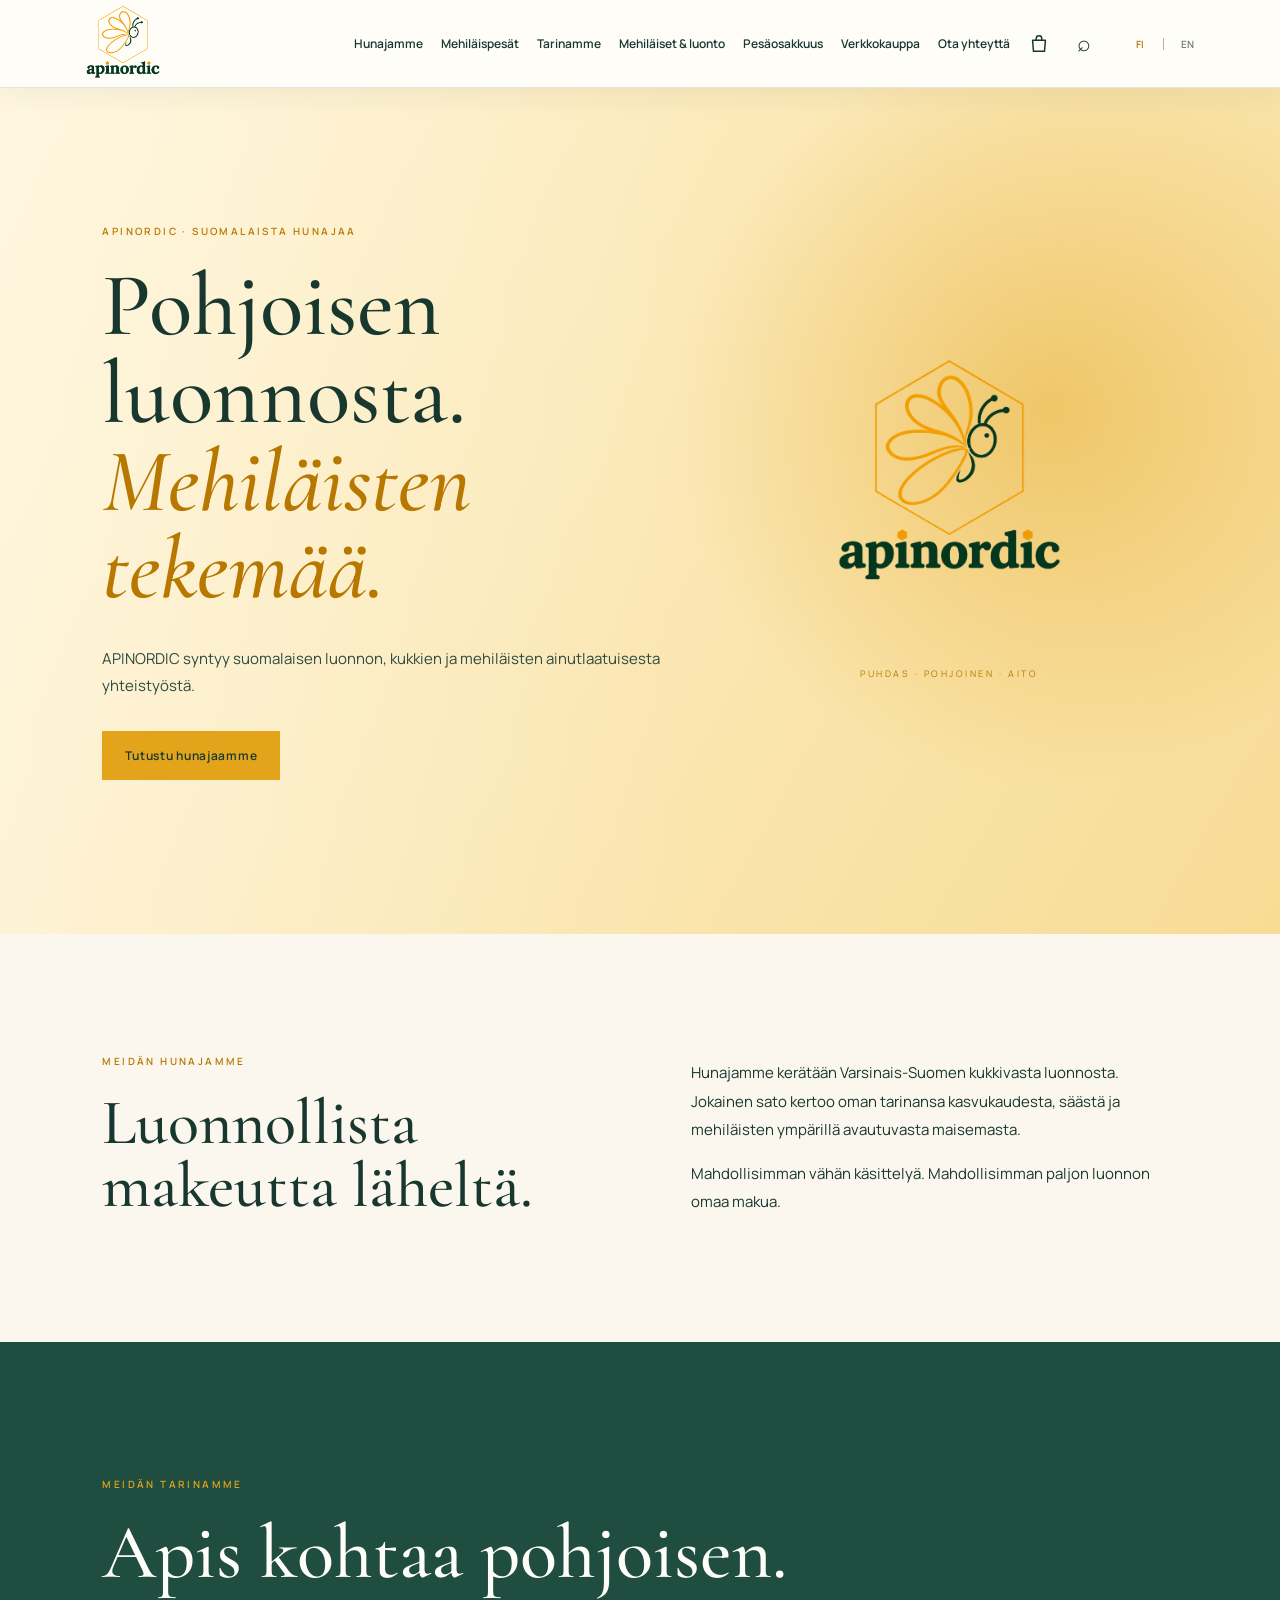
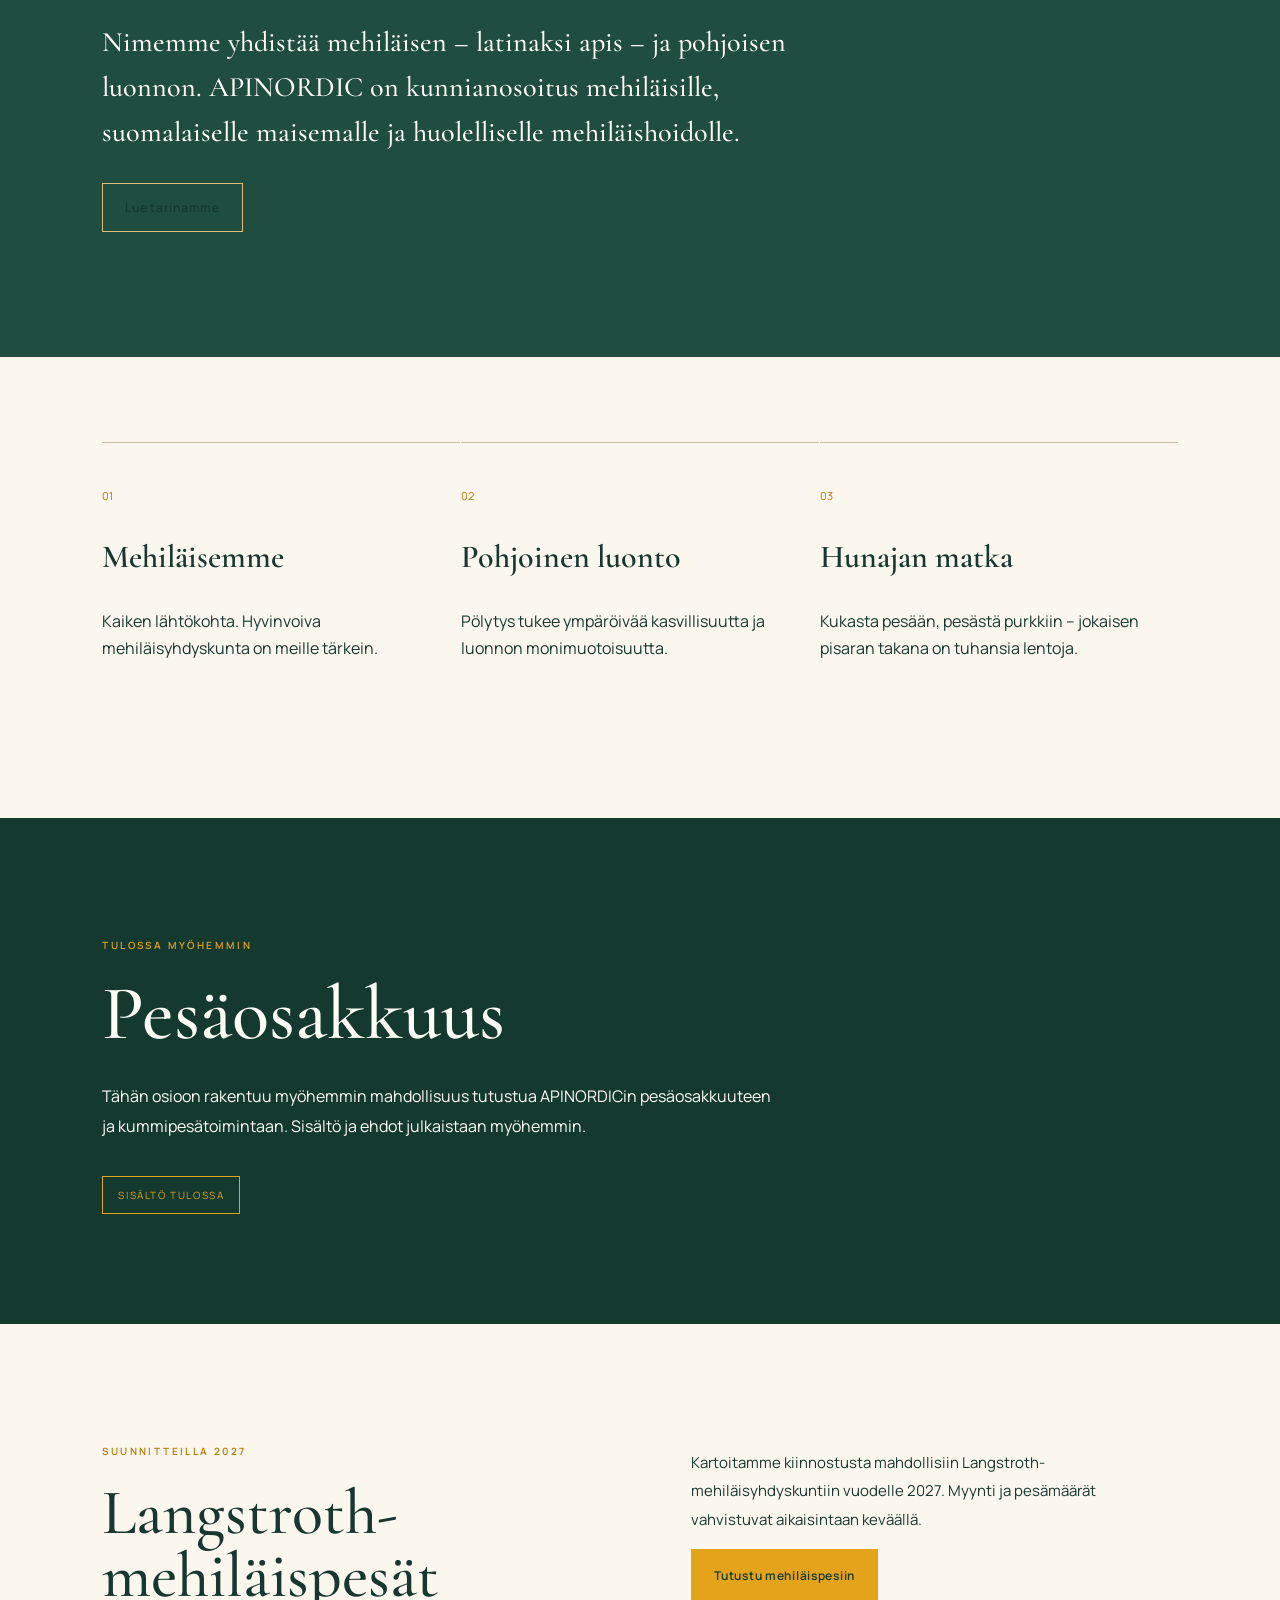
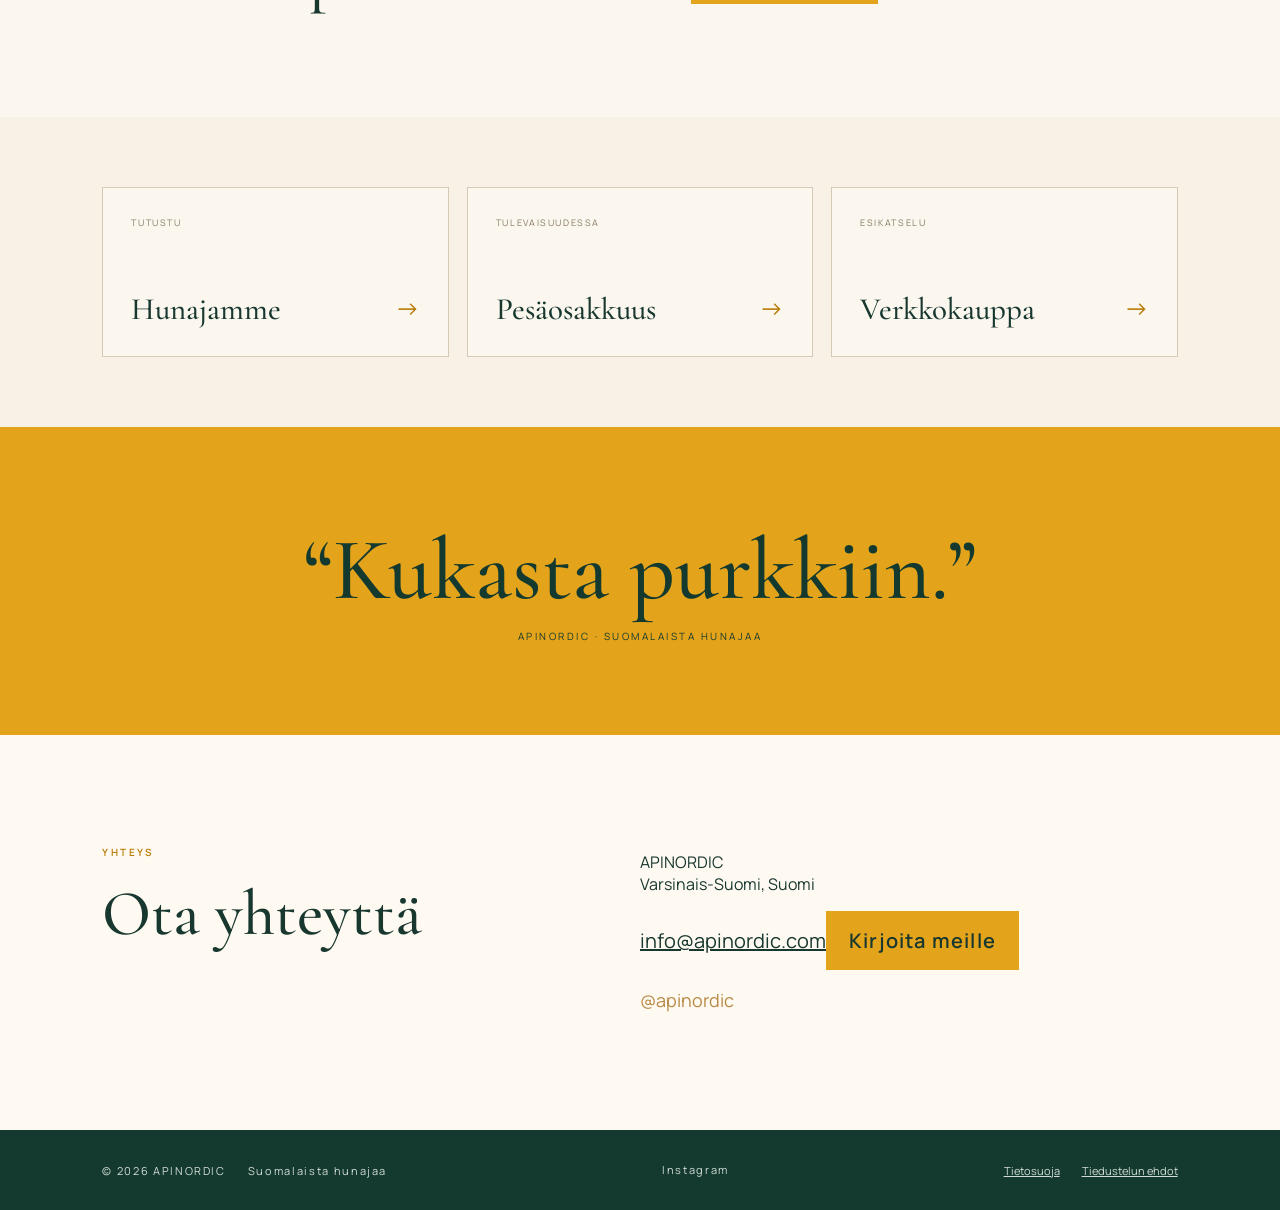
==== index.html @ c0fcf189 "Localize Finnish interface and add bilingual contact enquiry form" ====
<!doctype html>
<html lang="fi">
<head>
<meta charset="UTF-8">
<meta name="viewport" content="width=device-width,initial-scale=1">
<meta name="description" content="APINORDIC – suomalaista hunajaa Varsinais-Suomesta.">
<title>APINORDIC | Finnish Honey</title>
<link rel="icon" href="assets/apinordic_logo.png">
<link rel="preconnect" href="https://fonts.googleapis.com">
<link rel="preconnect" href="https://fonts.gstatic.com" crossorigin>
<link href="https://fonts.googleapis.com/css2?family=Cormorant+Garamond:wght@500;600&family=Manrope:wght@400;500;600&display=swap" rel="stylesheet">
<link rel="stylesheet" href="styles.css?v=contact-20261125">
<link rel="canonical" href="https://hasanbasri0.github.io/apinordic-website/">
<meta property="og:title" content="APINORDIC | Finnish Honey">
<meta property="og:description" content="APINORDIC – suomalaista hunajaa Varsinais-Suomesta.">
<meta property="og:type" content="website">
<meta property="og:url" content="https://hasanbasri0.github.io/apinordic-website/">
<meta property="og:image" content="https://hasanbasri0.github.io/apinordic-website/assets/apinordic_logo.png">
</head>
<body><a class="skip-link" href="#main-content" data-fi="Siirry sisältöön" data-en="Skip to content">Siirry sisältöön</a>
<header class="nav">
<a class="brand" href="index.html" aria-label="APINORDIC"><img src="assets/apinordic_logo.png" alt="APINORDIC" width="1363" height="1154"></a>
<a class="cart-link cart-mobile" href="ostoskori.html" aria-label="Ostoskori" title="Ostoskori"><svg viewBox="0 0 24 24" aria-hidden="true" stroke-linecap="round" stroke-linejoin="round"><path d="M5 8h14l-1 12H6L5 8z"/><path d="M9 8V6a3 3 0 0 1 6 0v2"/></svg><span class="cart-count" hidden>0</span></a>
<button class="menu" aria-label="Avaa valikko" aria-expanded="false">☰</button>
<nav>
<a href="hunajamme.html" data-fi="Hunajamme" data-en="Our Honey">Hunajamme</a>
<a href="mehilaispesat.html" data-fi="Mehiläispesät" data-en="Bee Colonies">Mehiläispesät</a>
<a href="tarinamme.html" data-fi="Tarinamme" data-en="Our Story">Tarinamme</a>
<a href="mehilaiset-luonto.html" data-fi="Mehiläiset &amp; luonto" data-en="Nature">Mehiläiset &amp; luonto</a>
<a href="pesaosakkuus.html" data-fi="Pesäosakkuus" data-en="Hive Partnership">Pesäosakkuus</a>
<a href="verkkokauppa.html" data-fi="Verkkokauppa" data-en="Shop">Verkkokauppa</a>
<a href="yhteystiedot.html" data-fi="Ota yhteyttä" data-en="Contact">Ota yhteyttä</a>
<a class="cart-link cart-desktop" href="ostoskori.html" aria-label="Ostoskori" title="Ostoskori"><svg viewBox="0 0 24 24" aria-hidden="true" stroke-linecap="round" stroke-linejoin="round"><path d="M5 8h14l-1 12H6L5 8z"/><path d="M9 8V6a3 3 0 0 1 6 0v2"/></svg><span class="cart-count" hidden>0</span></a>
<button class="search-toggle" aria-label="Haku" title="Haku">⌕</button>
<span class="lang"><button class="active" data-lang="fi">FI</button><i></i><button data-lang="en">EN</button></span>
</nav>
<div class="search-panel"><div><input id="site-search" type="search" placeholder="Hae sivulta…" data-placeholder-fi="Hae sivulta…" data-placeholder-en="Search this page…"><button class="search-close" aria-label="Sulje">×</button><p id="search-status"></p></div></div>
</header>
<main id="main-content">
<section class="hero"><div class="hero-glow"></div>
<div class="hero-copy"><p class="eyebrow" data-fi="APINORDIC · SUOMALAISTA HUNAJAA" data-en="APINORDIC · FINNISH HONEY">APINORDIC · SUOMALAISTA HUNAJAA</p>
<h1 data-fi="Pohjoisen luonnosta.|Mehiläisten tekemää." data-en="From Nordic nature.|Made by bees.">Pohjoisen luonnosta.<br><em>Mehiläisten tekemää.</em></h1>
<p class="lead" data-fi="APINORDIC syntyy suomalaisen luonnon, kukkien ja mehiläisten ainutlaatuisesta yhteistyöstä." data-en="APINORDIC is born from the unique harmony of Finnish nature, flowers and bees.">APINORDIC syntyy suomalaisen luonnon, kukkien ja mehiläisten ainutlaatuisesta yhteistyöstä.</p>
<a class="button" href="hunajamme.html" data-fi="Tutustu hunajaamme" data-en="Discover our honey">Tutustu hunajaamme</a></div>
<div class="hero-mark"><div class="honey-orb"><img src="assets/apinordic_logo.png" alt="APINORDIC"></div><p  data-fi="PUHDAS · POHJOINEN · AITO" data-en="PURE · NORDIC · AUTHENTIC">PUHDAS · POHJOINEN · AITO</p></div></section>
<section id="hunaja" class="section split"><div><p class="eyebrow" data-fi="MEIDÄN HUNAJAMME" data-en="OUR HONEY">MEIDÄN HUNAJAMME</p><h2 data-fi="Luonnollista makeutta läheltä." data-en="Natural sweetness from nearby.">Luonnollista makeutta läheltä.</h2></div>
<div class="body-copy"><p data-fi="Hunajamme kerätään Varsinais-Suomen kukkivasta luonnosta. Jokainen sato kertoo oman tarinansa kasvukaudesta, säästä ja mehiläisten ympärillä avautuvasta maisemasta." data-en="Our honey is gathered from the flowering landscapes of Southwest Finland. Every harvest tells its own story of the season, weather and the nature surrounding our bees.">Hunajamme kerätään Varsinais-Suomen kukkivasta luonnosta. Jokainen sato kertoo oman tarinansa kasvukaudesta, säästä ja mehiläisten ympärillä avautuvasta maisemasta.</p>
<p data-fi="Mahdollisimman vähän käsittelyä. Mahdollisimman paljon luonnon omaa makua." data-en="As little processing as possible. As much of nature’s own flavour as possible.">Mahdollisimman vähän käsittelyä. Mahdollisimman paljon luonnon omaa makua.</p></div></section>
<section id="tarina" class="story"><div class="story-inner"><p class="eyebrow gold" data-fi="MEIDÄN TARINAMME" data-en="OUR STORY">MEIDÄN TARINAMME</p><h2 data-fi="Apis kohtaa pohjoisen." data-en="Apis meets the North.">Apis kohtaa pohjoisen.</h2>
<p data-fi="Nimemme yhdistää mehiläisen – latinaksi apis – ja pohjoisen luonnon. APINORDIC on kunnianosoitus mehiläisille, suomalaiselle maisemalle ja huolelliselle mehiläishoidolle." data-en="Our name brings together the bee – apis in Latin – and Nordic nature. APINORDIC is a tribute to bees, Finnish landscapes and thoughtful beekeeping.">Nimemme yhdistää mehiläisen – latinaksi apis – ja pohjoisen luonnon. APINORDIC on kunnianosoitus mehiläisille, suomalaiselle maisemalle ja huolelliselle mehiläishoidolle.</p>
<a class="button" href="tarinamme.html" data-fi="Lue tarinamme" data-en="Read our story">Lue tarinamme</a></div></section>
<section id="luonto" class="section cards">
<article><span>01</span><h3 data-fi="Mehiläisemme" data-en="Our Bees">Mehiläisemme</h3><p data-fi="Kaiken lähtökohta. Hyvinvoiva mehiläisyhdyskunta on meille tärkein." data-en="Where everything begins. The wellbeing of our bee colonies comes first.">Kaiken lähtökohta. Hyvinvoiva mehiläisyhdyskunta on meille tärkein.</p></article>
<article><span>02</span><h3 data-fi="Pohjoinen luonto" data-en="Nordic Nature">Pohjoinen luonto</h3><p data-fi="Pölytys tukee ympäröivää kasvillisuutta ja luonnon monimuotoisuutta." data-en="Pollination supports surrounding plant life and biodiversity.">Pölytys tukee ympäröivää kasvillisuutta ja luonnon monimuotoisuutta.</p></article>
<article><span>03</span><h3 data-fi="Hunajan matka" data-en="The Honey Journey">Hunajan matka</h3><p data-fi="Kukasta pesään, pesästä purkkiin – jokaisen pisaran takana on tuhansia lentoja." data-en="From flower to hive, from hive to jar – thousands of flights are behind every drop.">Kukasta pesään, pesästä purkkiin – jokaisen pisaran takana on tuhansia lentoja.</p></article></section>
<section id="osakkuus" class="partnership"><div><p class="eyebrow gold" data-fi="TULOSSA MYÖHEMMIN" data-en="COMING LATER">TULOSSA MYÖHEMMIN</p><h2 data-fi="Pesäosakkuus" data-en="Hive Partnership">Pesäosakkuus</h2>
<p data-fi="Tähän osioon rakentuu myöhemmin mahdollisuus tutustua APINORDICin pesäosakkuuteen ja kummipesätoimintaan. Sisältö ja ehdot julkaistaan myöhemmin." data-en="This section is reserved for a future APINORDIC hive partnership concept. Details, availability and terms will be published later.">Tähän osioon rakentuu myöhemmin mahdollisuus tutustua APINORDICin pesäosakkuuteen ja kummipesätoimintaan. Sisältö ja ehdot julkaistaan myöhemmin.</p>
<span class="coming" data-fi="Sisältö tulossa" data-en="Content coming soon">Sisältö tulossa</span></div></section>
<section class="section split"><div><p class="eyebrow" data-fi="SUUNNITTEILLA 2027" data-en="PLANNED FOR 2027">SUUNNITTEILLA 2027</p><h2 data-fi="Langstroth-mehiläispesät" data-en="Langstroth Bee Colonies">Langstroth-mehiläispesät</h2></div><div class="body-copy"><p data-fi="Kartoitamme kiinnostusta mahdollisiin Langstroth-mehiläisyhdyskuntiin vuodelle 2027. Myynti ja pesämäärät vahvistuvat aikaisintaan keväällä." data-en="We are exploring interest in potential Langstroth bee colonies for 2027. Sales and quantities will be confirmed no earlier than spring.">Suunnittelemme vahvojen mehiläisyhdyskuntien myyntiä Langstroth-pesäkalustossa Turun seudulla. Kysy alustavaa saatavuutta vuodelle 2027.</p><a class="button" href="mehilaispesat.html" data-fi="Tutustu mehiläispesiin" data-en="Explore bee colonies">Tutustu mehiläispesiin</a></div></section>
<section class="home-links">
<a href="hunajamme.html"><small data-fi="TUTUSTU" data-en="DISCOVER">TUTUSTU</small><strong data-fi="Hunajamme" data-en="Our Honey">Hunajamme</strong><span>→</span></a>
<a href="pesaosakkuus.html"><small data-fi="TULEVAISUUDESSA" data-en="COMING LATER">TULEVAISUUDESSA</small><strong data-fi="Pesäosakkuus" data-en="Hive Partnership">Pesäosakkuus</strong><span>→</span></a>
<a href="verkkokauppa.html"><small data-fi="ESIKATSELU" data-en="PREVIEW">ESIKATSELU</small><strong data-fi="Verkkokauppa" data-en="Shop">Verkkokauppa</strong><span>→</span></a></section>
<section class="quote"><p data-fi="“Kukasta purkkiin.”" data-en="“From flower to jar.”">“Kukasta purkkiin.”</p><span  data-fi="APINORDIC · SUOMALAISTA HUNAJAA" data-en="APINORDIC · FINNISH HONEY">APINORDIC · SUOMALAISTA HUNAJAA</span></section>
<section id="yhteys" class="contact"><div><p class="eyebrow" data-fi="YHTEYS" data-en="CONTACT">YHTEYS</p><h2 data-fi="Ota yhteyttä" data-en="Get in touch">Ota yhteyttä</h2></div>
<div><p>APINORDIC<br><span  data-fi="Varsinais-Suomi, Suomi" data-en="Southwest Finland, Finland">Varsinais-Suomi, Suomi</span></p><a href="mailto:info@apinordic.com">info@apinordic.com</a><a href="yhteystiedot.html#yhteydenotto" class="button" data-fi="Kirjoita meille" data-en="Write to us">Kirjoita meille</a><p class="social"><a class="social" href="https://www.instagram.com/apinordic/" target="_blank" rel="noopener noreferrer">@apinordic</a></p></div></section>
</main>
<footer>
<div><span>© 2026 APINORDIC</span><span  data-fi="Suomalaista hunajaa" data-en="Finnish Honey">Suomalaista hunajaa</span></div>
<div class="social-links"><a href="https://www.instagram.com/apinordic/" target="_blank" rel="noopener noreferrer" aria-label="APINORDIC Instagram">Instagram</a></div>
<div class="footer-links"><a href="tietosuoja.html" data-fi="Tietosuoja" data-en="Privacy">Tietosuoja</a><a href="tilauspyynnon-ehdot.html" data-fi="Tiedustelun ehdot" data-en="Enquiry terms">Tiedustelun ehdot</a></div></footer>
<script src="script.js?v=contact-20261125"></script>
</body>
</html>
---- styles.css ----
/* APINORDIC – consolidated stylesheet (light Nordic theme) */
:root{--green:#234b40;--green2:#173b32;--cream:#fbf7ee;--gold:#b88945;--ink:#17372f;--white:#fffdf8;--sand:#efe5d2}
*{box-sizing:border-box}
img{max-width:100%;height:auto}
html{scroll-behavior:smooth;scroll-padding-top:100px}
body{margin:0;background:var(--cream);color:var(--ink);font-family:Manrope,sans-serif}

/* ---------- Header / navigation ---------- */
.nav{height:88px;padding:0 6vw;display:flex;align-items:center;justify-content:space-between;position:sticky;top:0;z-index:20;width:100%;color:var(--ink);background:rgba(255,253,248,.97);backdrop-filter:blur(12px);border-bottom:1px solid rgba(23,53,45,.12);box-shadow:0 7px 26px rgba(32,62,53,.06)}
.brand{display:flex;align-items:center;flex:0 0 auto;color:inherit;text-decoration:none}
.brand img{display:block;width:92px;height:80px;object-fit:contain}
.nav nav{display:flex;align-items:center;gap:28px}
.nav nav>a{color:inherit;text-decoration:none;font-size:12px;font-weight:600;position:relative}
.nav nav>a:after{content:"";position:absolute;left:0;right:100%;bottom:-7px;height:1px;background:var(--gold);transition:.25s}
.nav nav>a:hover:after,.nav nav>a.active:after{right:0}
.nav nav>a.active{color:var(--gold)}
.lang{display:flex;gap:7px;align-items:center;margin-left:6px}
.lang button{border:0;background:none;padding:4px;color:#728079;font:600 10px Manrope;cursor:pointer}
.lang button.active{color:var(--gold)}
.lang i{width:1px;height:12px;background:#b8b1a5}
.menu{display:none;background:none;border:0;color:inherit;font-size:25px;cursor:pointer}
.search-toggle{border:0;background:none;color:var(--ink);font-size:23px;line-height:1;cursor:pointer;padding:5px}
.search-panel{display:none;position:absolute;top:88px;left:0;right:0;background:var(--white);border-top:1px solid rgba(23,53,45,.1);box-shadow:0 12px 25px rgba(0,0,0,.08);padding:22px 6vw}
.search-panel.open{display:block}
.search-panel>div{max-width:780px;margin:auto;display:grid;grid-template-columns:1fr auto;gap:10px}
.search-panel input{width:100%;border:0;border-bottom:1px solid #9c927f;background:transparent;padding:12px 2px;font:16px Manrope;color:var(--ink);outline:none}
.search-close{border:0;background:none;font-size:25px;color:var(--ink);cursor:pointer}
.search-panel p{grid-column:1/-1;margin:2px 0 0;font-size:11px;color:#7d776c}
.brand:focus-visible,.nav nav>a:focus-visible,.button:focus-visible,.lang button:focus-visible,.menu:focus-visible,.search-toggle:focus-visible{outline:2px solid var(--gold);outline-offset:3px}

/* ---------- Shared typography ---------- */
.eyebrow{font-size:10px;letter-spacing:.24em;font-weight:600;margin-bottom:24px}
.gold{color:#e6c88f}
.button{display:inline-block;padding:15px 22px;border:1px solid var(--green);background:var(--green);color:var(--white);text-decoration:none;font-size:12px;letter-spacing:.06em;transition:.2s}
.button:hover{background:var(--green2);transform:translateY(-1px)}
.coming{display:inline-block;margin-top:18px;border:1px solid rgba(230,200,143,.7);padding:11px 15px;color:#e6c88f;font-size:10px;letter-spacing:.16em;text-transform:uppercase}

/* ---------- Home: hero ---------- */
.hero{position:relative;min-height:94vh;padding:50px 8vw 78px;display:grid;grid-template-columns:1.15fr .85fr;align-items:center;overflow:hidden;color:var(--ink);background:radial-gradient(circle at 82% 38%,rgba(210,177,117,.28),transparent 26%),linear-gradient(120deg,#fbf6eb 0%,#f3ead9 55%,#e8dcc5 100%)}
.hero:after{content:"";position:absolute;inset:0;background:linear-gradient(90deg,rgba(255,253,248,.32),transparent 55%);pointer-events:none}
.hero-glow{display:none}
.hero-copy,.hero-mark{position:relative;z-index:2}
.hero-copy{max-width:720px}
.hero .eyebrow{color:#7b6b51}
.hero h1,.section h2,.story h2,.contact h2{font-family:"Cormorant Garamond",serif;font-weight:500;line-height:.98;margin:0}
.hero h1{font-size:clamp(56px,7vw,96px);color:var(--ink)}
.hero h1 em{color:#a97835;font-weight:500}
.lead{max-width:570px;font-size:15px;line-height:1.8;margin:32px 0;color:#405c53}
.hero-mark{display:flex;flex-direction:column;align-items:center;text-align:center}
.honey-orb{width:min(29vw,340px);aspect-ratio:1;display:grid;place-items:center;background:transparent;border:0;box-shadow:none}
.hero-mark img{width:82%;height:82%;object-fit:contain;border-radius:0}
.hero-mark p{font-size:9px;letter-spacing:.28em;color:#98713b;margin-top:22px}

/* ---------- Home: sections ---------- */
.section{padding:110px 8vw;background:var(--cream)}
.split{display:grid;grid-template-columns:1fr 1fr;gap:8vw}
.section h2,.contact h2{font-size:clamp(42px,5vw,68px)}
.body-copy{font-size:15px;line-height:1.9;max-width:570px}
.story{background:var(--green);color:var(--white);padding:125px 8vw 125px}
.story-inner{max-width:820px}
.story h2{font-size:clamp(48px,6vw,80px);margin-bottom:30px}
.story-inner>p:not(.eyebrow){font:500 clamp(20px,2.2vw,29px)/1.6 "Cormorant Garamond",serif;max-width:750px;margin:0}
.story .button{margin-top:28px;background:transparent;border-color:#e1bd7c}
.story .button:hover{background:rgba(255,253,248,.1)}
.cards{display:grid;grid-template-columns:repeat(3,1fr);gap:1px;padding-top:85px}
.cards article{border-top:1px solid #cbbfa9;padding:40px 30px 30px 0}
.cards span{color:var(--gold);font-size:11px}
.cards h3{font:600 32px "Cormorant Garamond",serif}
.cards p{line-height:1.7}
.partnership{background:var(--green2);color:var(--white);padding:110px 8vw}
.partnership>div{max-width:820px}
.partnership h2{font:500 clamp(48px,6vw,80px)/1 "Cormorant Garamond",serif;margin:0 0 28px}
.partnership p:not(.eyebrow){font-size:16px;line-height:1.9;max-width:680px}
.home-links{padding:70px 8vw;background:#f8f1e5;display:grid;grid-template-columns:repeat(3,1fr);gap:18px}
.home-links a{min-height:170px;border:1px solid #d5c9b5;background:rgba(255,253,248,.55);padding:28px;color:var(--ink);text-decoration:none;display:grid;grid-template-columns:1fr auto;align-content:space-between;transition:.2s}
.home-links a:hover{transform:translateY(-3px);border-color:var(--gold)}
.home-links small{grid-column:1/-1;font-size:9px;letter-spacing:.18em;color:#88785f}
.home-links strong{font:500 31px "Cormorant Garamond",serif}
.home-links span{font-size:25px;color:var(--gold)}
.quote{text-align:center;padding:90px 20px;background:#f1e7d5}
.quote p{font:500 clamp(45px,7vw,88px) "Cormorant Garamond",serif;margin:0}
.quote span{font-size:10px;letter-spacing:.25em}
.contact{padding:100px 8vw;display:grid;grid-template-columns:1fr 1fr;background:#fffaf1}
.contact a{color:var(--ink);font-size:20px}
.contact a.social,.social{color:var(--gold);font-size:18px;text-decoration:none}

/* ---------- Sub-pages ---------- */
.subpage{padding-top:0;min-height:calc(100vh - 80px)}
.page-hero{min-height:calc(76vh - 78px);padding:100px 12vw;display:flex;flex-direction:column;justify-content:center}
.page-hero h1{font:500 clamp(52px,7vw,92px)/1 "Cormorant Garamond",serif;max-width:900px;margin:0 0 32px}
.page-hero>p:not(.eyebrow){font-size:17px;line-height:1.9;max-width:720px}
.green-page{background:linear-gradient(120deg,#416c5f,#285247);color:var(--white)}
.shop-page{background:linear-gradient(125deg,#244b40,#37685b);color:var(--white)}
.contact-lines{margin:0 0 18px}
.contact-mail{font-size:22px;color:var(--ink)}
.page-hero .contact-mail,.page-hero .contact-ig{display:block;width:fit-content;font-size:22px;color:var(--ink);margin-bottom:10px;text-decoration:none;border-bottom:1px solid var(--gold)}
.page-hero .contact-ig{font-size:18px;color:var(--gold);border-color:transparent}
.page-hero .contact-ig:hover{border-color:var(--gold)}

/* ---------- Our story page ---------- */
.story-page{background:var(--cream)}
.story-intro{background:linear-gradient(135deg,#fbf7ee 0%,#f2e8d6 100%)}
.story-copy{max-width:980px;margin:0 auto;padding:120px max(7vw,32px) 105px;display:flex;flex-direction:column;align-items:center;text-align:center}
.story-copy h1{font-family:"Cormorant Garamond",serif;font-size:clamp(48px,5.3vw,78px);line-height:.98;color:var(--green2);font-weight:500;margin:18px 0 30px;max-width:850px}
.story-copy>p:not(.eyebrow){font-size:16px;line-height:1.9;max-width:760px;margin:0 0 18px;color:#42534d}
.story-copy .eyebrow:after{content:"";display:block;width:54px;height:1px;background:var(--gold);margin:18px auto 0}
.story-text{padding:90px max(7vw,32px) 110px;display:grid;grid-template-columns:minmax(0,1fr) minmax(300px,.75fr);gap:9vw;align-items:center;max-width:1450px;margin:auto}
.story-text>div{max-width:720px}
.story-text p{font-size:17px;line-height:1.95;color:#42534d;margin:0 0 20px}
.story-text blockquote{font-family:"Cormorant Garamond",serif;font-size:clamp(34px,4vw,56px);line-height:1.08;color:var(--green);margin:0;padding-left:32px;border-left:1px solid var(--gold)}

/* ---------- Footer ---------- */
footer{padding:32px 8vw;background:var(--green2);color:#d2dcd7;display:flex;justify-content:space-between;align-items:center;font-size:11px;letter-spacing:.15em}
footer>div{display:flex;gap:22px}
.social-links a{color:#d2dcd7;text-decoration:none;border-bottom:1px solid transparent}
.social-links a:hover{color:#e6c88f;border-color:#e6c88f}

/* ---------- Mobile ---------- */
@media(max-width:900px){
  html{scroll-padding-top:84px}
  .nav{height:72px}
  .brand img{width:76px;height:64px}
  .menu{display:block}
  .nav nav{display:none;position:absolute;top:72px;left:0;right:0;background:var(--cream);color:var(--ink);padding:28px 6vw;flex-direction:column;align-items:flex-start;box-shadow:0 12px 20px rgba(0,0,0,.08)}
  .nav nav.open{display:flex}
  .search-toggle{padding:0}
  .search-panel{top:72px}
  .hero{grid-template-columns:1fr;padding-top:40px;min-height:100vh;background:linear-gradient(145deg,#fbf6eb,#eee1ca)}
  .hero h1{font-size:52px}
  .hero-mark{margin-top:60px}
  .honey-orb{width:220px}
  .split,.cards,.contact{grid-template-columns:1fr}
  .section{padding:75px 7vw}
  .story{padding:90px 7vw}
  .cards{gap:35px}
  .contact{gap:45px}
  .partnership{padding:80px 7vw}
  .home-links{grid-template-columns:1fr;padding:55px 7vw}
  .home-links a{min-height:140px}
  .page-hero{padding:80px 7vw}
  footer{align-items:flex-start;gap:25px;flex-direction:column}
  footer>div{flex-wrap:wrap}
  .story-copy{padding:80px 26px 70px}
  .story-text{grid-template-columns:1fr;padding:60px 26px 80px;gap:45px}
  .story-text blockquote{padding-left:22px}
}

/* ---------- Recognition (certificate) on Our story page ---------- */
.recognition{background:#f2e8d6;padding:100px max(7vw,32px);display:grid;grid-template-columns:minmax(260px,.7fr) minmax(0,1fr);gap:7vw;align-items:center}
.recognition-photo{margin:0;justify-self:center;max-width:430px;width:100%}
.recognition-photo img{display:block;width:100%;height:auto;box-shadow:0 24px 60px rgba(60,45,20,.22);border:1px solid rgba(184,137,69,.4)}
.recognition-copy{max-width:640px}
.recognition-copy h2{font:500 clamp(36px,4.4vw,60px)/1.05 "Cormorant Garamond",serif;color:var(--green2);margin:0 0 26px}
.recognition-copy p:not(.eyebrow){font-size:17px;line-height:1.9;color:#42534d;margin:0 0 18px}
@media(max-width:850px){.recognition{grid-template-columns:1fr;padding:70px 26px;gap:40px}}

/* ---------- Products on Our honey page ---------- */
.products{background:#f8f1e5;padding:100px 8vw 110px}
.products h2{font:500 clamp(36px,4.4vw,60px)/1.05 "Cormorant Garamond",serif;color:var(--green2);margin:0 0 50px;max-width:760px}
.product-grid{display:grid;grid-template-columns:repeat(2,minmax(0,1fr));gap:36px;max-width:1100px}
.product{background:var(--white);border:1px solid #d5c9b5;display:flex;flex-direction:column}
.product figure{margin:0;aspect-ratio:4/5;overflow:hidden;background:#efe5d2}
.product img{display:block;width:100%;height:100%;object-fit:cover}
.product>div{padding:26px 28px 32px}
.product-size{display:inline-block;font-size:10px;letter-spacing:.2em;color:var(--gold);border:1px solid var(--gold);padding:5px 10px;margin-bottom:14px}
.product h3{font:600 32px "Cormorant Garamond",serif;margin:0 0 10px;color:var(--green2)}
.product p{margin:0;line-height:1.8;font-size:15px;color:#42534d}
@media(max-width:850px){.products{padding:70px 7vw 80px}.product-grid{grid-template-columns:1fr}}

/* ---------- Online shop (sample) ---------- */
.shop-top{padding:90px max(7vw,32px) 50px;max-width:1300px;margin:0 auto}
.shop-top h1{font:500 clamp(46px,6vw,78px)/1 "Cormorant Garamond",serif;color:var(--green2);margin:0 0 22px}
.shop-top>p:not(.eyebrow){font-size:17px;line-height:1.9;max-width:720px;color:#42534d;margin:0}
.shop-layout{display:grid;grid-template-columns:minmax(0,1fr);gap:40px;align-items:start;max-width:1300px;margin:0 auto;padding:0 max(7vw,32px) 80px}
.shop-products{display:grid;grid-template-columns:repeat(3,minmax(0,1fr));gap:28px}
.shop-card .price{margin:16px 0 14px;font-size:15px}
.shop-card .price strong{font:600 28px "Cormorant Garamond",serif;color:var(--green2)}
.buy-row{display:flex;gap:12px;align-items:center;flex-wrap:wrap}
.qty{display:inline-flex;border:1px solid #cbbfa9;background:var(--white)}
.qty button{width:36px;border:0;background:none;font-size:18px;color:var(--ink);cursor:pointer}
.qty button:hover{background:#f1e7d5}
.qty input{width:44px;border:0;border-left:1px solid #e3d9c6;border-right:1px solid #e3d9c6;text-align:center;font:600 14px Manrope;color:var(--ink);background:transparent;-moz-appearance:textfield}
.qty input::-webkit-outer-spin-button,.qty input::-webkit-inner-spin-button{-webkit-appearance:none;margin:0}
.add-btn{cursor:pointer;font-family:Manrope,sans-serif}
.cart{width:100%;max-width:760px;margin-inline:auto;background:var(--white);border:1px solid #d5c9b5;padding:28px}
.cart h2{font:600 30px "Cormorant Garamond",serif;margin:0 0 16px;color:var(--green2)}
.cart h3{font:600 22px "Cormorant Garamond",serif;margin:26px 0 10px;color:var(--green2)}
.cart-empty{margin:0 0 10px;color:#7d776c;font-size:14px}
.cart-row{display:flex;justify-content:space-between;gap:14px;padding:12px 0;border-bottom:1px solid #eadfcb;font-size:14px;line-height:1.5}
.cart-row strong{display:block;font-weight:600}
.cart-row span{color:#5c6d66}
.cart-right{text-align:right;display:flex;flex-direction:column;align-items:flex-end}
.link-btn{border:0;background:none;padding:0;font:12px Manrope;color:var(--gold);cursor:pointer;text-decoration:underline}
.cart-total{display:flex;justify-content:space-between;align-items:baseline;padding:16px 0 6px;font-size:14px}
.cart-total strong{font:600 28px "Cormorant Garamond",serif;color:var(--green2)}
.cart-note{font-size:12px;line-height:1.6;color:#7d776c;margin:0}
.cart label{display:block;margin:0 0 12px;font-size:12px;font-weight:600;color:#42534d}
.cart label span{display:block;margin-bottom:4px}
.cart input[type=text],.cart input[type=email],.cart input[type=tel],.cart textarea{width:100%;border:1px solid #cbbfa9;background:#fffdf8;padding:10px 12px;font:14px Manrope;color:var(--ink);border-radius:0}
.cart input:focus,.cart textarea:focus{outline:2px solid var(--gold);outline-offset:1px}
.cart .button{width:100%;margin-top:6px;cursor:pointer;font-family:Manrope,sans-serif;text-align:center}
.order-status{font-size:13px;line-height:1.6;color:var(--green);margin:12px 0 0;min-height:1em}
.shop-info{background:#f8f1e5;padding:70px max(7vw,32px);display:grid;grid-template-columns:repeat(3,minmax(0,1fr));gap:36px}
.shop-info h3{font:600 26px "Cormorant Garamond",serif;margin:0 0 10px;color:var(--green2)}
.shop-info p{margin:0;font-size:15px;line-height:1.8;color:#42534d}
.shop-info a{color:var(--green)}
@media(max-width:1000px){.shop-layout{grid-template-columns:1fr}.cart{position:static}}
@media(max-width:820px){.shop-products{grid-template-columns:repeat(2,minmax(0,1fr))}}
@media(max-width:700px){.shop-info{grid-template-columns:1fr}.shop-top{padding-top:60px}}
.shop-card>div{flex:1;display:flex;flex-direction:column}
.shop-card .buy-row{margin-top:auto}
.shop-card .product-size{align-self:flex-start}

/* ---------- Header cart icon + toast ---------- */
.cart-link{position:relative;display:inline-flex;align-items:center;color:inherit;text-decoration:none}
.cart-link svg{width:22px;height:22px;stroke:currentColor;fill:none;stroke-width:1.6}
.cart-count{position:absolute;top:-8px;right:-10px;min-width:17px;height:17px;border-radius:9px;background:var(--gold);color:#fff;font:600 10px/17px Manrope,sans-serif;text-align:center;padding:0 4px}
.cart-count[hidden]{display:none}
.nav nav>a.cart-link:after{display:none}
.cart-mobile{display:none}
.toast{position:fixed;left:50%;bottom:24px;transform:translate(-50%,20px);opacity:0;pointer-events:none;z-index:50;background:var(--green2);color:var(--white);padding:13px 20px;font-size:13px;display:flex;gap:18px;align-items:center;box-shadow:0 12px 30px rgba(0,0,0,.2);transition:.25s}
.toast.show{opacity:1;transform:translate(-50%,0);pointer-events:auto}
.toast a{color:#e6c88f;text-decoration:underline}
@media(max-width:900px){.cart-mobile{display:inline-flex;margin-left:auto;margin-right:18px}.cart-desktop{display:none}}

.catalog-note{grid-column:1/-1;margin:0;color:#53635a;font-size:.875rem}
.shop-card figure{aspect-ratio:1}
.shop-card .buy-row{gap:10px}
.shop-card .qty button{min-height:36px}
@media(max-width:600px){
  .shop-layout{padding-inline:14px}
  .shop-products{gap:14px 10px}
  .shop-card>div{padding:14px 10px}
  .shop-card h3{font-size:23px;overflow-wrap:anywhere}
  .shop-card p{font-size:13px;line-height:1.55}
  .shop-card .price strong{font-size:22px}
  .shop-card .buy-row{align-items:stretch;flex-direction:column}
  .shop-card .qty{justify-content:space-between}
  .shop-card .qty input{width:34px}
  .shop-card .add-btn{padding:12px 4px;letter-spacing:0}
}
@media(max-width:319px){.shop-products{grid-template-columns:1fr}}

/* Our honey */
.honey-intro { padding: clamp(28px, 4vw, 52px) 7vw; }
.honey-intro h1 { font: 500 clamp(48px, 7vw, 94px)/1 "Cormorant Garamond", serif; margin: 0 0 20px; }
.honey-intro p { max-width: 65ch; line-height: 1.8; margin: 0; }
.honey-guide .products { padding: clamp(40px, 5vw, 80px) 7vw; }
.honey-guide .products h2 { margin-bottom: 12px; }
.honey-guide .products > p { margin: 0 0 28px; color: #42534d; line-height: 1.6; }
.honey-guide .product-grid { grid-template-columns: repeat(3,minmax(0,1fr)); max-width: none; gap: clamp(12px,2vw,28px); }
.honey-guide .product figure { aspect-ratio: 1; }
.honey-guide .product > div { display: flex; flex: 1; flex-direction: column; align-items: flex-start; padding: clamp(12px,2vw,28px); }
.honey-guide .product a { margin-top: auto; padding-top: 18px; color: var(--green2); text-underline-offset: 4px; }
@media (max-width: 760px) {
  .honey-guide .product-grid { grid-template-columns: repeat(2,minmax(0,1fr)); }
  .honey-guide .product h3 { font-size: 24px; overflow-wrap: anywhere; }
}
@media (max-width: 380px) {
  .honey-guide .product-grid { grid-template-columns: 1fr; }
}

/* Basket and request form */
.basket-open { overflow: hidden; }
.basket-dialog { width: min(620px, calc(100% - 28px)); max-height: 85vh; border: 1px solid #d5c9b5; padding: 24px; background: var(--white); color: var(--ink); box-shadow: 0 20px 80px #17372f40; }
.basket-dialog::backdrop { background: #17372f66; }
.basket-dialog-heading { display: flex; justify-content: space-between; align-items: center; gap: 20px; }
.basket-dialog h2, .basket-page h2, .checkout-section h2 { font: 600 clamp(32px,4vw,48px)/1.2 "Cormorant Garamond",serif; margin: 0 0 24px; }
.basket-close { border: 0; background: transparent; color: var(--ink); font-size: 30px; cursor: pointer; width: 44px; height: 44px; }
.basket-empty { background: #edf1eb; padding: 26px; line-height: 1.7; }
.mini-row { display: flex; align-items: center; gap: 16px; padding: 14px 0; border-bottom: 1px solid #e5dccb; font-size: 14px; }
.mini-row img { width: 64px; height: 64px; object-fit: cover; }
.mini-row span { flex: 1; }
.mini-row strong { white-space: nowrap; }
.mini-footer .button { display: block; text-align: center; }
.basket-table { width: 100%; border-collapse: collapse; background: var(--white); }
.basket-table th, .basket-table td { padding: 18px 14px; text-align: left; border-bottom: 1px solid #e5dccb; }
.basket-table th { background: #f1e9db; font-size: 13px; }
.basket-table td { font-size: 14px; }
.basket-table th:last-child, .basket-table td:last-child { text-align: right; }
.basket-product { display: flex; align-items: center; gap: 18px; }
.basket-product img { width: 82px; height: 82px; object-fit: cover; }
.basket-product a { color: var(--ink); }
.basket-product .link-btn { display: block; margin-top: 10px; padding: 4px 0; }
.basket-table .qty button, .basket-table .qty input { min-height: 42px; }
.basket-summary { max-width: 460px; margin: 28px 0 0 auto; padding: 28px; border: 1px solid #d5c9b5; background: var(--white); }
.basket-summary h3, .checkout-grid h3 { font: 600 30px "Cormorant Garamond",serif; margin: 0 0 20px; }
.basket-summary .button { margin-top: 22px; display: block; text-align: center; }
.basket-summary .cart-note, .checkout-summary .cart-note { margin-top: 16px; }
.checkout-section { border-top: 1px solid #d5c9b5; padding-top: 40px; }
.checkout-section > p { line-height: 1.7; max-width: 70ch; }
.checkout-grid { display: grid; grid-template-columns: minmax(0,1.2fr) minmax(0,1fr); gap: 36px; align-items: start; margin-top: 30px; }
.checkout-summary { padding: 28px; border: 1px solid #d5c9b5; background: var(--white); }
.field-grid { display: grid; grid-template-columns: repeat(2,minmax(0,1fr)); gap: 0 16px; }
.checkout-fields label { display: block; margin-bottom: 20px; font-size: 13px; }
.checkout-fields label > span { display: block; margin-bottom: 8px; }
.checkout-fields input, .checkout-fields select, .checkout-fields textarea { width: 100%; min-height: 46px; padding: 12px; border: 1px solid #cbbfa9; background: var(--white); color: var(--ink); font: inherit; }
.checkout-fields textarea { resize: vertical; }
.checkout-grid input:focus-visible, .checkout-grid select:focus-visible, .checkout-grid textarea:focus-visible, .basket-table button:focus-visible, .basket-dialog button:focus-visible { outline: 2px solid var(--gold); outline-offset: 3px; }
.order-line { display: flex; justify-content: space-between; gap: 18px; padding: 16px 0; border-bottom: 1px solid #e5dccb; font-size: 14px; line-height: 1.6; }
.order-line strong { white-space: nowrap; }
.terms-check { display: flex; gap: 10px; margin: 26px 0; font-size: 13px; line-height: 1.7; }
.terms-check input { flex: 0 0 auto; width: 18px; height: 18px; margin-top: 3px; }
.terms-check a, .request-terms a { color: var(--green); }
.checkout-summary .button { width: 100%; cursor: pointer; }
.button:disabled { opacity: .5; cursor: default; }
.toast button { border: 0; color: #e6c88f; background: none; text-decoration: underline; font: inherit; cursor: pointer; }
.request-terms { max-width: 850px; padding: 50px 24px 80px; margin: auto; line-height: 1.8; }
.request-terms h1 { font: 600 48px "Cormorant Garamond",serif; }
.request-terms h2 { font: 600 30px "Cormorant Garamond",serif; margin-top: 32px; }
.visually-hidden { position: absolute; width: 1px; height: 1px; overflow: hidden; clip-path: inset(50%); white-space: nowrap; }
[hidden] { display: none !important; }
@media(max-width:800px) { .checkout-grid { grid-template-columns: 1fr; } }
@media(max-width:600px) {
  .basket-table thead { display: none; }
  .basket-table, .basket-table tbody, .basket-table tr, .basket-table td { display: block; }
  .basket-table tr { border: 1px solid #d5c9b5; margin-bottom: 18px; padding: 8px; }
  .basket-table td[data-label] { display: flex; align-items: center; justify-content: space-between; gap: 12px; }
  .basket-table td[data-label]::before { content: attr(data-label); font-size: 13px; }
  .basket-table td:last-child { border-bottom: 0; }
  .basket-summary, .checkout-summary { padding: 20px; }
  .field-grid { grid-template-columns: 1fr; }
  .mini-row { gap: 10px; flex-wrap: wrap; }
  .mini-row img { width: 48px; height: 48px; }
  .basket-dialog { padding: 18px; }
}

/* Standalone basket and order request pages */
.basket-route {
  max-width: 1300px;
  margin: 0 auto;
  padding: 40px max(24px, 7vw) 80px;
}
.basket-route > p { margin: 0 0 24px; }
.basket-route > p a { color: var(--green); text-underline-offset: 4px; }
.basket-route h1 {
  font: 600 clamp(38px, 5vw, 60px)/1.2 "Cormorant Garamond", serif;
  margin: 0 0 24px;
}
.basket-route .checkout-section { border-top: 0; padding-top: 0; }
@media (max-width: 600px) {
  .basket-route { padding: 28px 14px 60px; }
}
/* ===== APINORDIC: canlı bal/amber vurgu ===== */
:root{--honey:#e3a31b;--honey-deep:#b87800;--green:#1f4d3f;--green2:#143a2f}

/* Hero */
.hero{background:
  radial-gradient(circle at 82% 38%,rgba(227,163,27,.45),transparent 32%),
  linear-gradient(120deg,#fff4d6 0%,#f7dc95 100%)}
.hero .eyebrow{color:var(--honey-deep)}
.hero h1 em{color:var(--honey-deep)}
.lead{color:#2c4a40}
.hero-mark p{color:var(--honey-deep)}

/* Butonlar */
.button{background:var(--honey);border-color:var(--honey);color:#143a2f;font-weight:600}
.button:hover{background:var(--green2);border-color:var(--green2);color:#fff}

/* Küçük yazılar, menü ve detaylar */
.eyebrow{color:var(--honey-deep)}
.nav nav>a.active,.lang button.active{color:var(--honey-deep)}
.nav nav>a:after{background:var(--honey)}
.cards span,.home-links span{color:var(--honey-deep)}
.gold{color:var(--honey)}
.coming{border-color:var(--honey);color:var(--honey)}
.social-links a:hover{color:var(--honey);border-color:var(--honey)}

/* Kartlar */
.home-links a:hover{border-color:var(--honey);background:#fff6dc}

/* Alıntı bölümü */
.quote{background:var(--honey);color:#143a2f}
.quote span{color:#143a2f}

/* Tarinamme üst bölümü: hafif bal zemin */
.story-intro.story-intro-text{background:linear-gradient(135deg,#fff4d6 0%,#f7dc95 100%)!important}
.story-copy h1{color:var(--green2)}

/* Preview clarity, shared navigation and enquiry fallback */
.preview-notice{margin:24px auto;padding:20px 24px;max-width:1100px;background:#fff0c7;border-left:4px solid #b87800;color:#173b32;line-height:1.7;font-size:14px}
.footer-links{flex-wrap:wrap;letter-spacing:normal}.footer-links a{color:inherit}footer{flex-wrap:wrap;gap:22px}
#request-output{margin-top:32px;padding:24px;background:#fffdf8;border:1px solid #d5c9b5}#request-text{display:block;width:100%;margin:12px 0 20px;padding:16px;font:14px/1.6 Manrope,sans-serif}.request-actions{display:flex;gap:12px;flex-wrap:wrap}
.skip-link{position:fixed;top:-100px;left:12px;z-index:100;background:white;color:#173b32;padding:12px}.skip-link:focus{top:12px}
.nav nav{gap:18px}.nav button{min-height:44px;min-width:32px}.qty button,.qty input{min-height:44px}
@media(min-width:901px) and (max-width:1180px){.nav{padding-inline:2vw}.nav nav{gap:10px}.nav nav>a{font-size:11px}.brand img{width:76px}}
@media(max-width:900px){.nav nav{max-height:calc(100dvh - 72px);overflow-y:auto;gap:12px}.nav nav>a{padding:8px 0}.preview-notice{margin:16px 14px}.hero h1{font-size:clamp(38px,10vw,52px)}}

.contact-form-section{max-width:760px;margin:0 auto;padding:40px 6vw 80px}.contact-form-section h2{font:500 42px "Cormorant Garamond",serif}.contact-form-section form{display:grid;gap:20px}.contact-form-section label{display:grid;gap:8px}.contact-form-section input,.contact-form-section select,.contact-form-section textarea{box-sizing:border-box;width:100%;min-width:0;padding:12px;border:1px solid #8a9b8d;border-radius:6px;background:#fffdf8;color:var(--ink);font:inherit}.contact-form-section .button{width:fit-content}.contact-form-section #contact-output{margin-top:28px}.contact-form-section :focus-visible{outline:3px solid #b87800;outline-offset:3px}
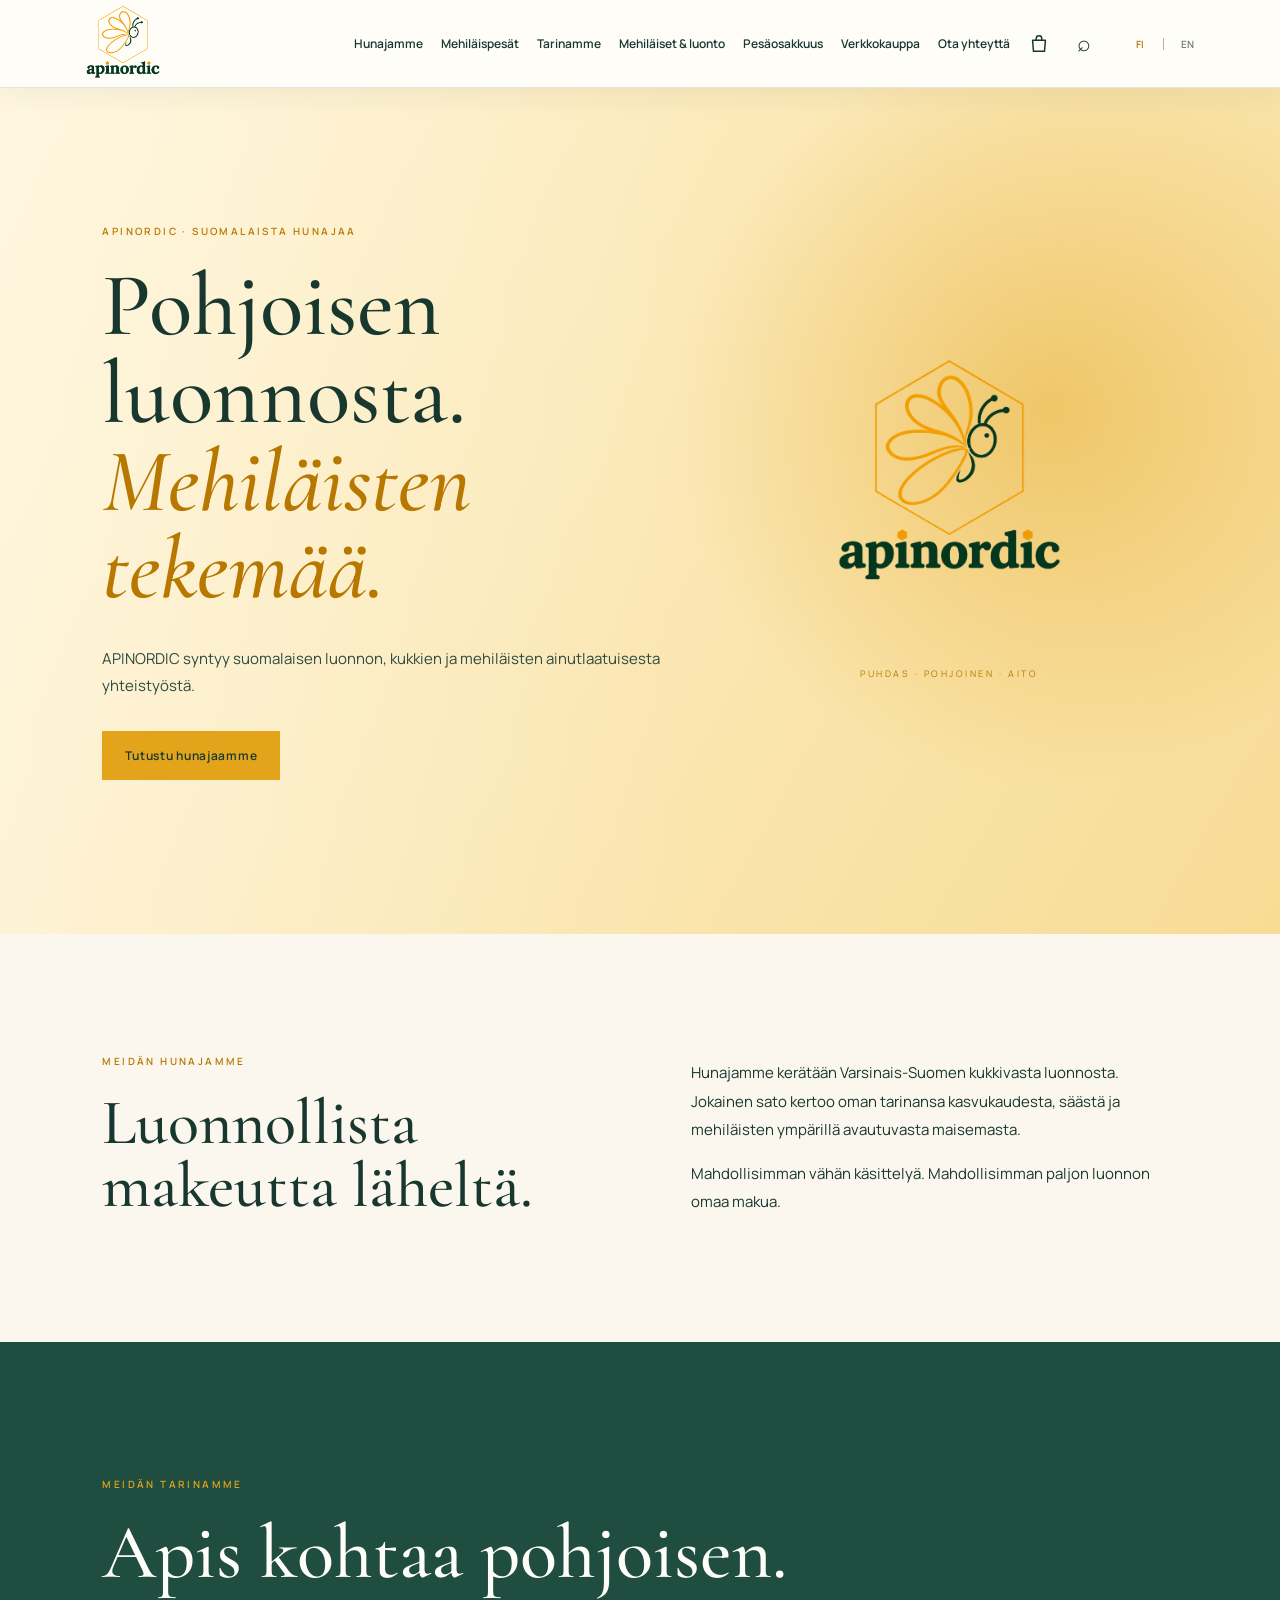
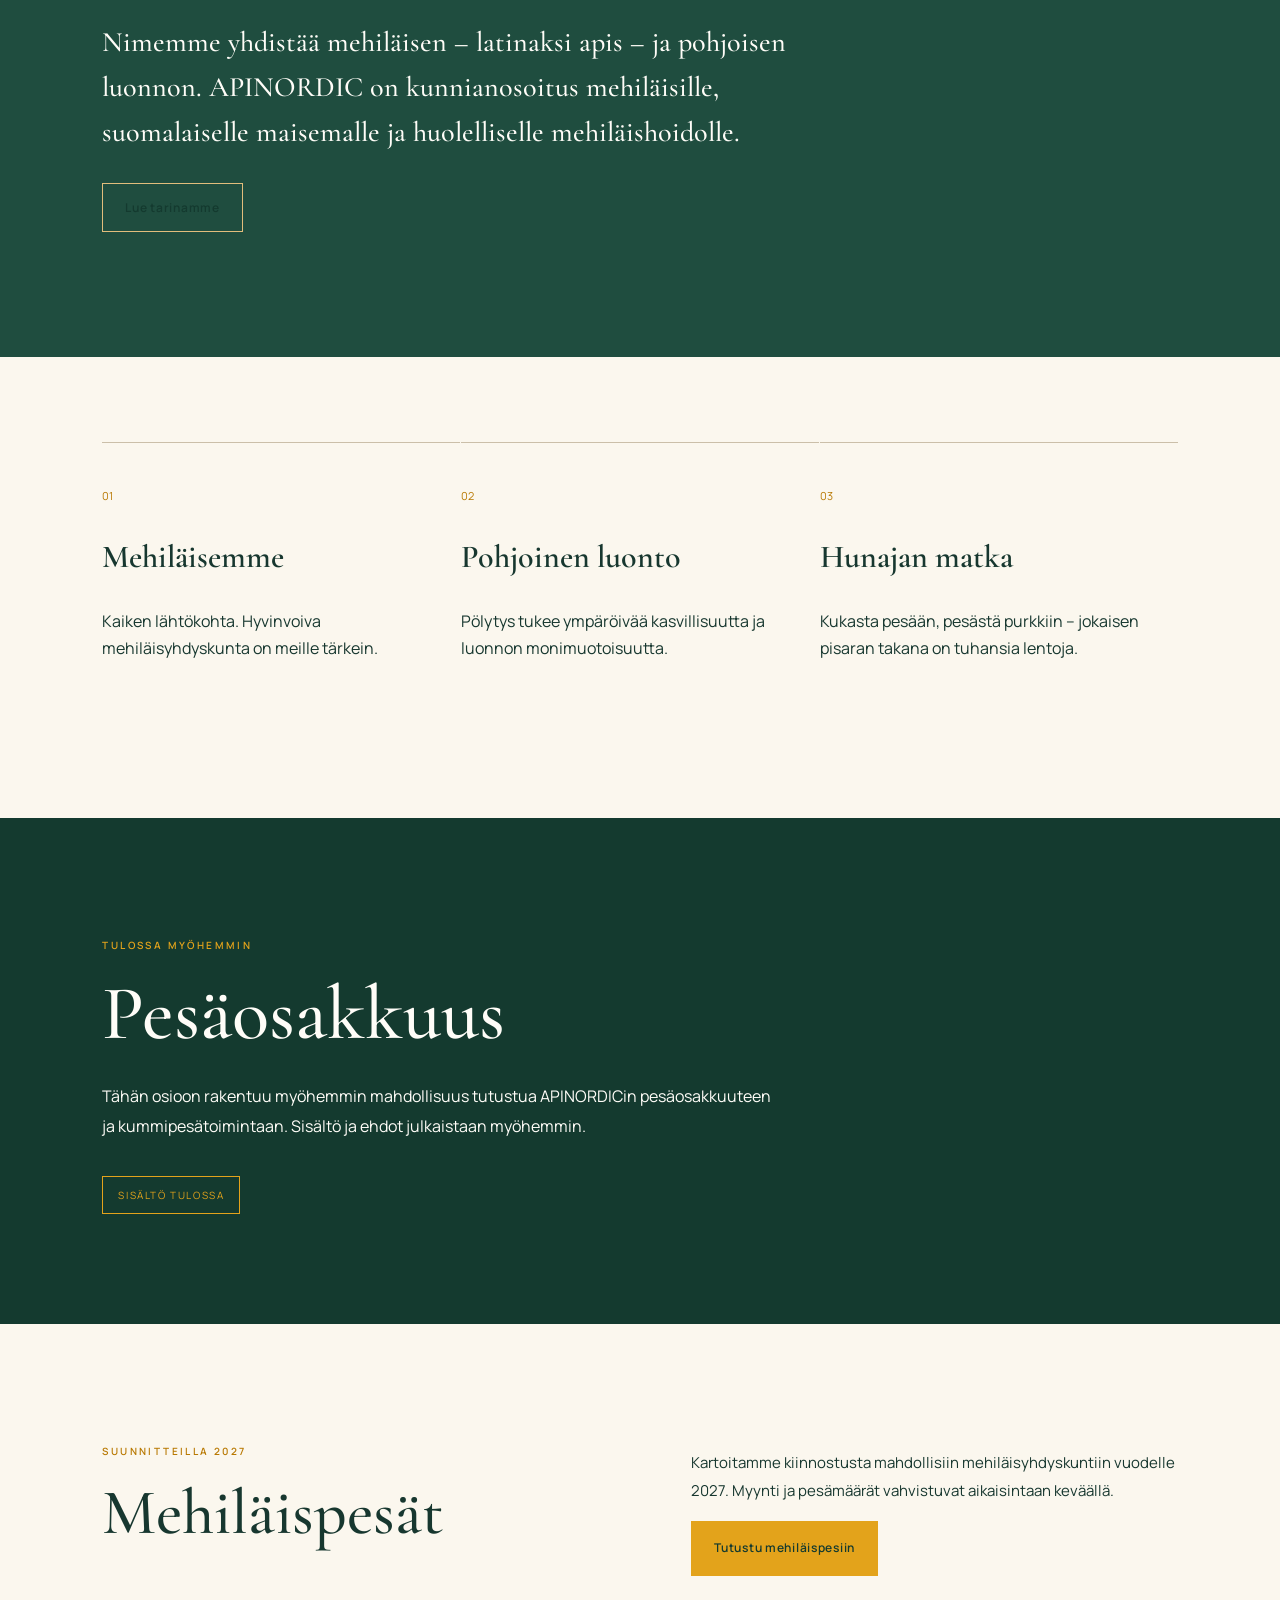
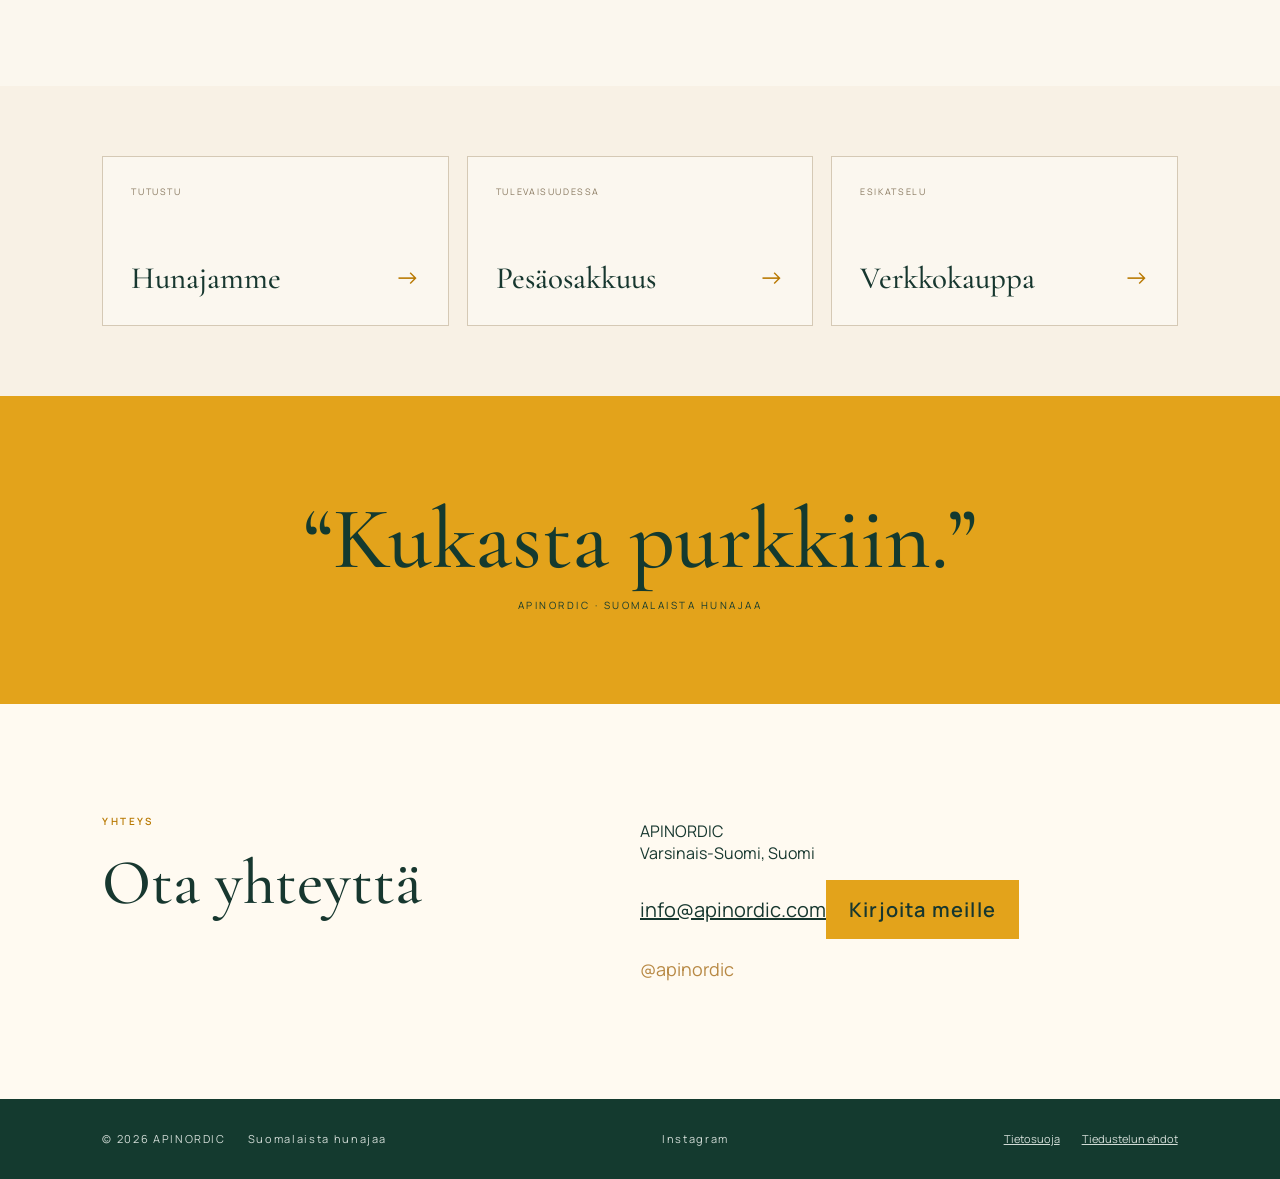
==== commit 4edbac18: "Add hive illustration and keep 2027 colony enquiries equipment-neutral" ====
--- a/index.html
+++ b/index.html
@@ -56,7 +56,7 @@
 <section id="osakkuus" class="partnership"><div><p class="eyebrow gold" data-fi="TULOSSA MYÖHEMMIN" data-en="COMING LATER">TULOSSA MYÖHEMMIN</p><h2 data-fi="Pesäosakkuus" data-en="Hive Partnership">Pesäosakkuus</h2>
 <p data-fi="Tähän osioon rakentuu myöhemmin mahdollisuus tutustua APINORDICin pesäosakkuuteen ja kummipesätoimintaan. Sisältö ja ehdot julkaistaan myöhemmin." data-en="This section is reserved for a future APINORDIC hive partnership concept. Details, availability and terms will be published later.">Tähän osioon rakentuu myöhemmin mahdollisuus tutustua APINORDICin pesäosakkuuteen ja kummipesätoimintaan. Sisältö ja ehdot julkaistaan myöhemmin.</p>
 <span class="coming" data-fi="Sisältö tulossa" data-en="Content coming soon">Sisältö tulossa</span></div></section>
-<section class="section split"><div><p class="eyebrow" data-fi="SUUNNITTEILLA 2027" data-en="PLANNED FOR 2027">SUUNNITTEILLA 2027</p><h2 data-fi="Langstroth-mehiläispesät" data-en="Langstroth Bee Colonies">Langstroth-mehiläispesät</h2></div><div class="body-copy"><p data-fi="Kartoitamme kiinnostusta mahdollisiin Langstroth-mehiläisyhdyskuntiin vuodelle 2027. Myynti ja pesämäärät vahvistuvat aikaisintaan keväällä." data-en="We are exploring interest in potential Langstroth bee colonies for 2027. Sales and quantities will be confirmed no earlier than spring.">Suunnittelemme vahvojen mehiläisyhdyskuntien myyntiä Langstroth-pesäkalustossa Turun seudulla. Kysy alustavaa saatavuutta vuodelle 2027.</p><a class="button" href="mehilaispesat.html" data-fi="Tutustu mehiläispesiin" data-en="Explore bee colonies">Tutustu mehiläispesiin</a></div></section>
+<section class="section split"><div><p class="eyebrow" data-fi="SUUNNITTEILLA 2027" data-en="PLANNED FOR 2027">SUUNNITTEILLA 2027</p><h2 data-fi="Mehiläispesät" data-en="Bee Colonies">Mehiläispesät</h2></div><div class="body-copy"><p data-fi="Kartoitamme kiinnostusta mahdollisiin mehiläisyhdyskuntiin vuodelle 2027. Myynti ja pesämäärät vahvistuvat aikaisintaan keväällä." data-en="We are exploring interest in potential bee colonies for 2027. Sales and quantities will be confirmed no earlier than spring.">Kartoitamme kiinnostusta mahdollisiin mehiläisyhdyskuntiin vuodelle 2027. Myynti ja pesämäärät vahvistuvat aikaisintaan keväällä.</p><a class="button" href="mehilaispesat.html" data-fi="Tutustu mehiläispesiin" data-en="Explore bee colonies">Tutustu mehiläispesiin</a></div></section>
 <section class="home-links">
 <a href="hunajamme.html"><small data-fi="TUTUSTU" data-en="DISCOVER">TUTUSTU</small><strong data-fi="Hunajamme" data-en="Our Honey">Hunajamme</strong><span>→</span></a>
 <a href="pesaosakkuus.html"><small data-fi="TULEVAISUUDESSA" data-en="COMING LATER">TULEVAISUUDESSA</small><strong data-fi="Pesäosakkuus" data-en="Hive Partnership">Pesäosakkuus</strong><span>→</span></a>
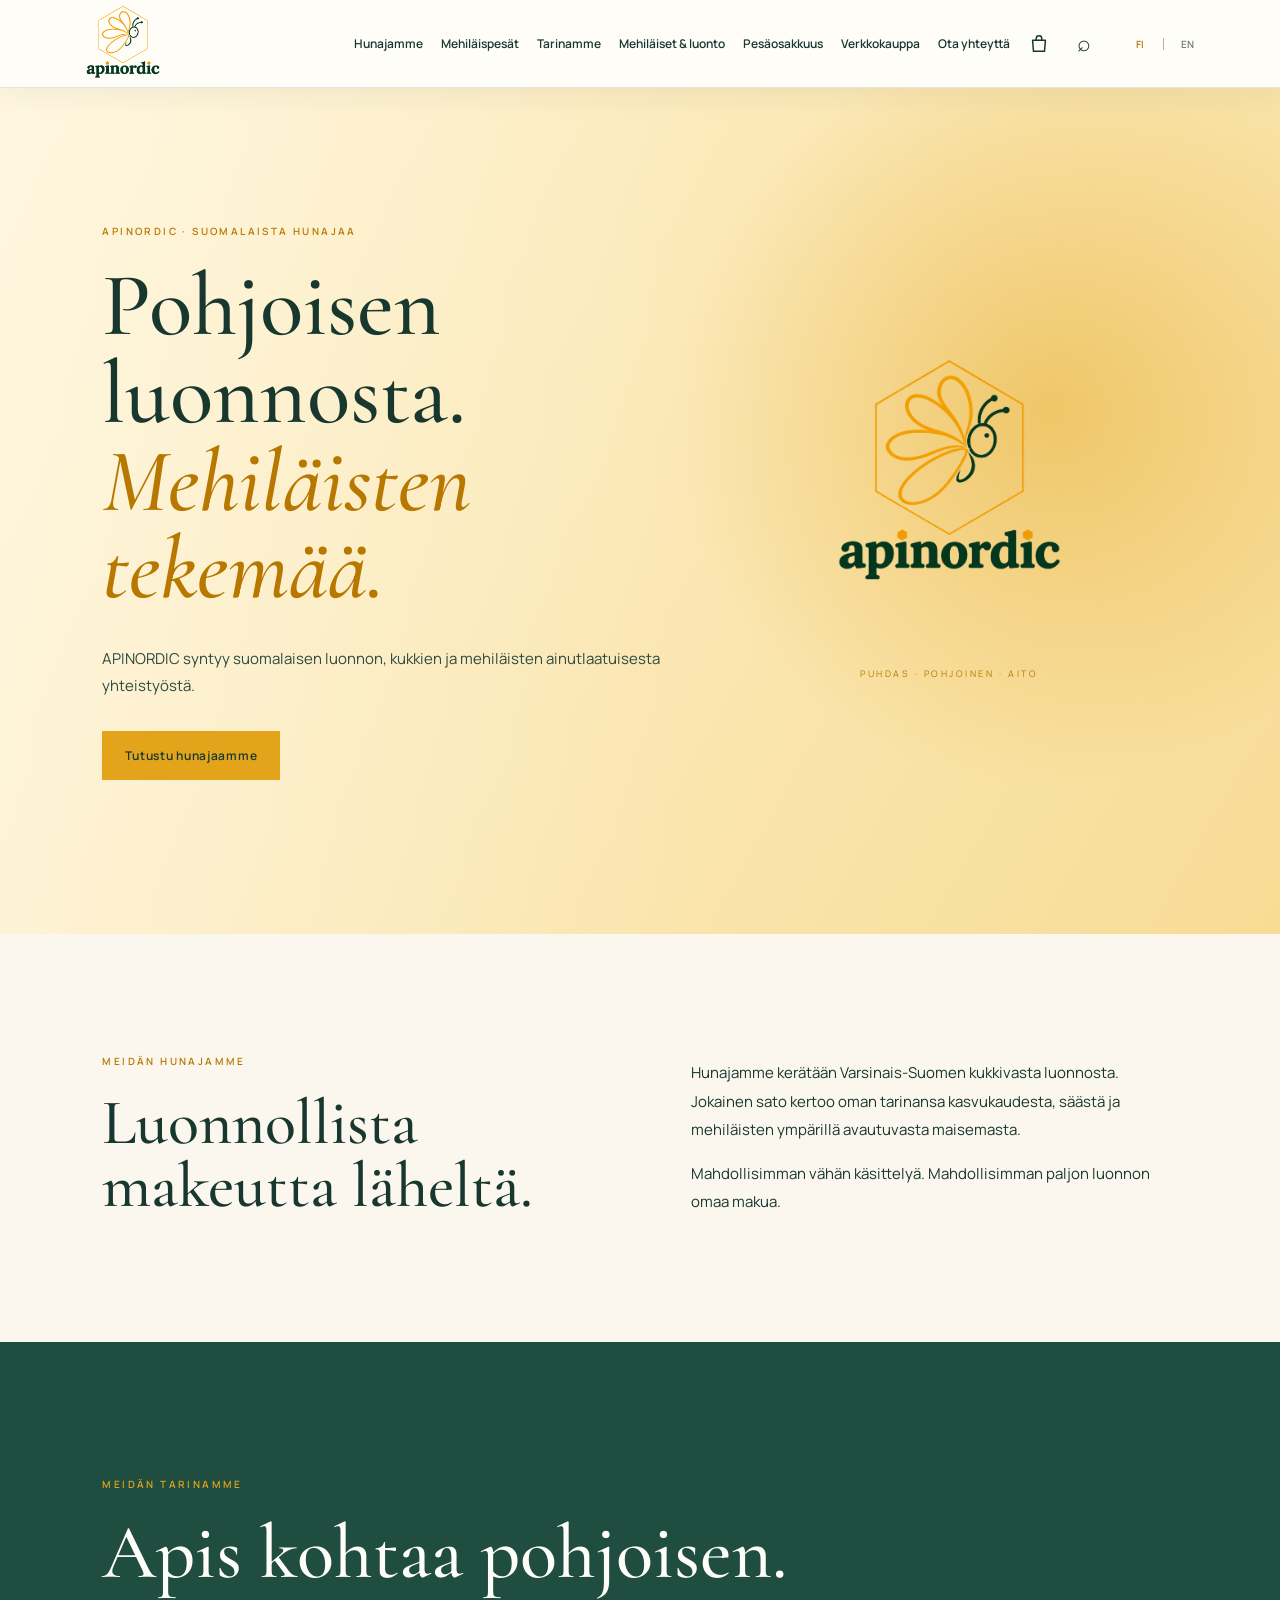
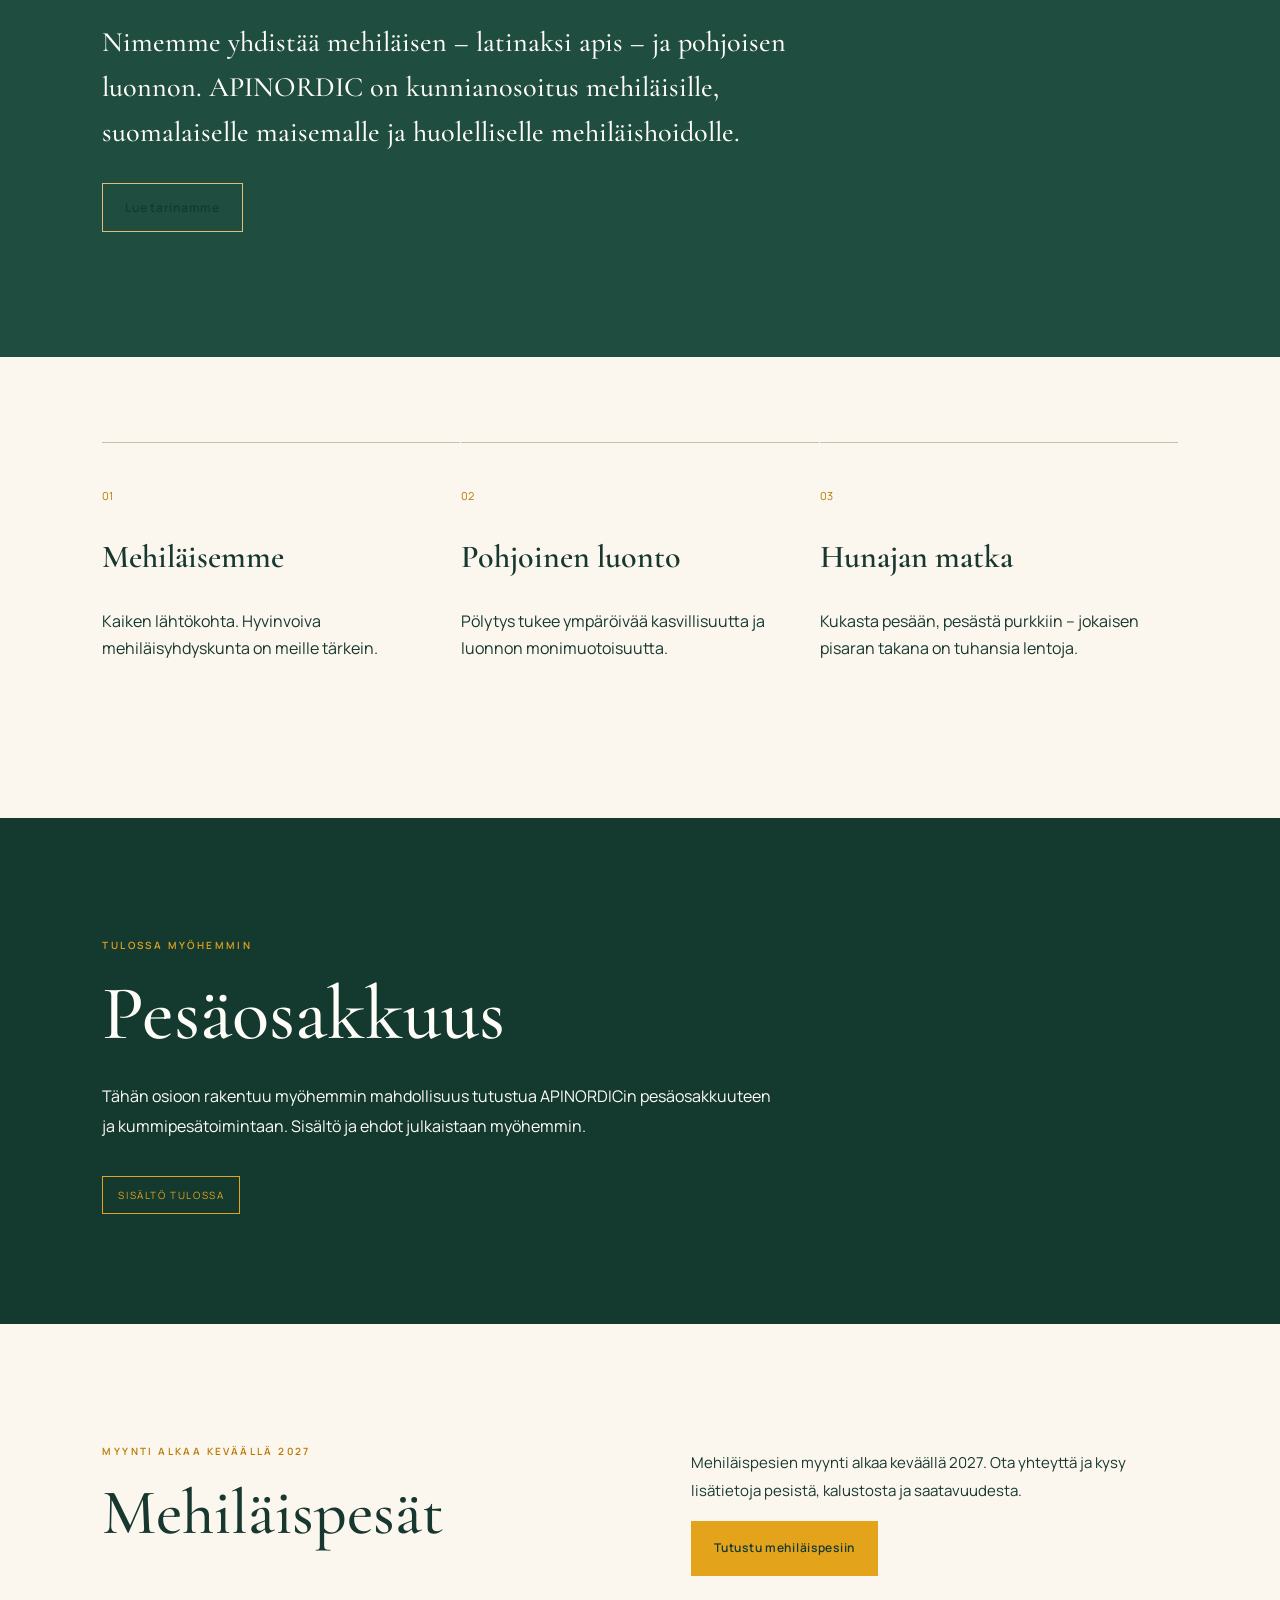
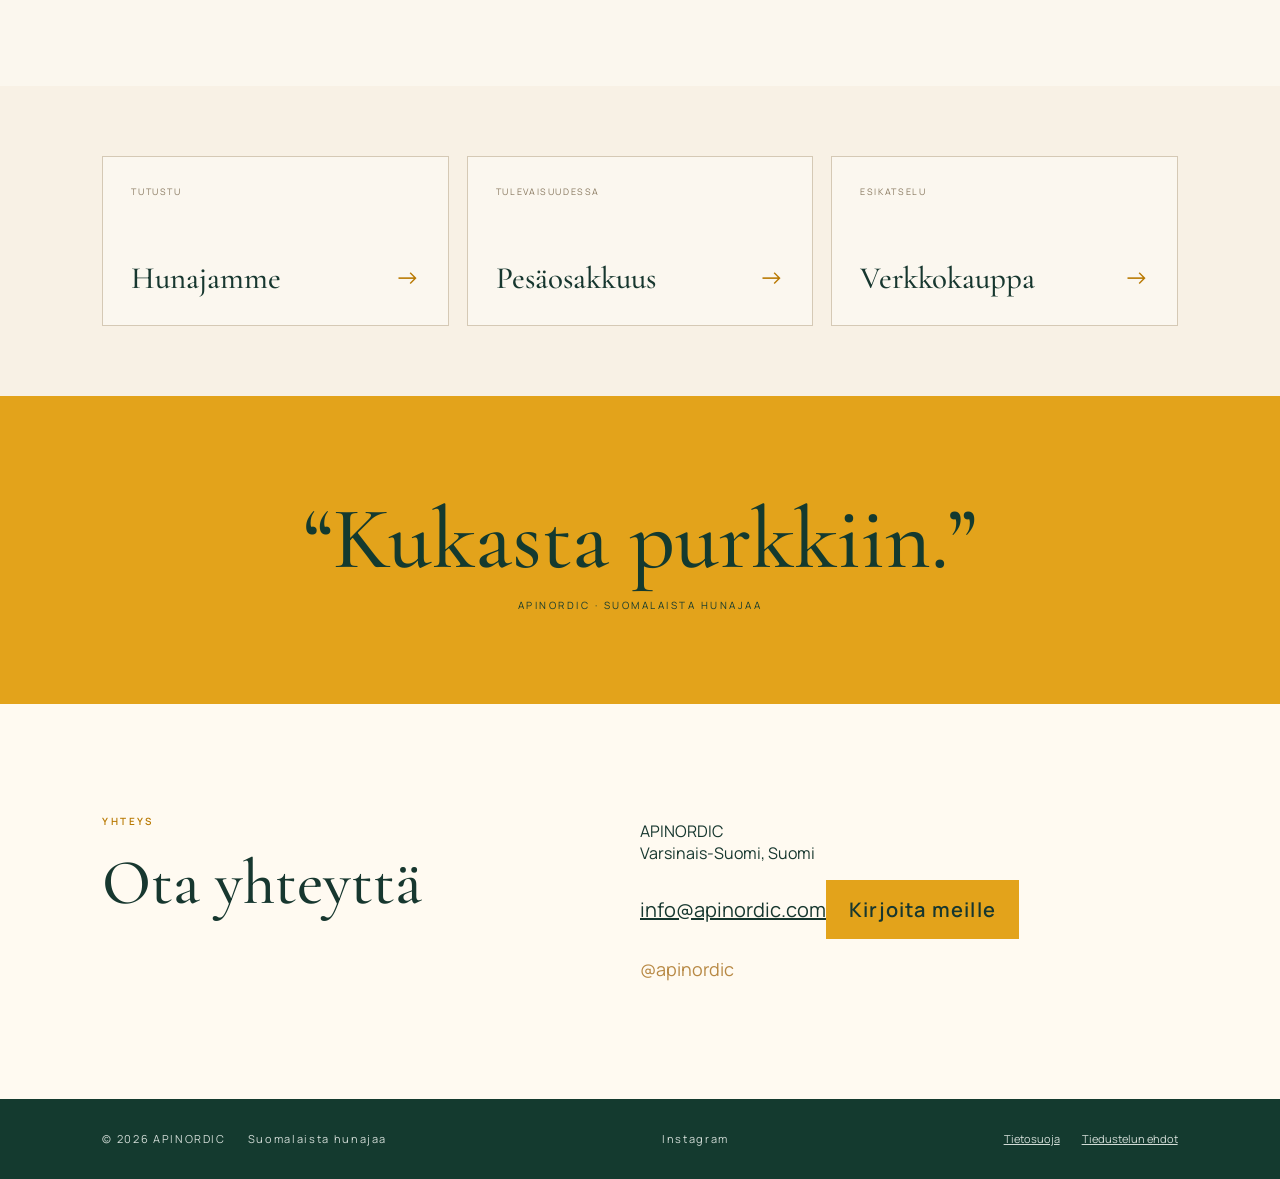
==== commit e4c325b4: "Align homepage colony launch copy with spring 2027 sales" ====
--- a/index.html
+++ b/index.html
@@ -56,7 +56,7 @@
 <section id="osakkuus" class="partnership"><div><p class="eyebrow gold" data-fi="TULOSSA MYÖHEMMIN" data-en="COMING LATER">TULOSSA MYÖHEMMIN</p><h2 data-fi="Pesäosakkuus" data-en="Hive Partnership">Pesäosakkuus</h2>
 <p data-fi="Tähän osioon rakentuu myöhemmin mahdollisuus tutustua APINORDICin pesäosakkuuteen ja kummipesätoimintaan. Sisältö ja ehdot julkaistaan myöhemmin." data-en="This section is reserved for a future APINORDIC hive partnership concept. Details, availability and terms will be published later.">Tähän osioon rakentuu myöhemmin mahdollisuus tutustua APINORDICin pesäosakkuuteen ja kummipesätoimintaan. Sisältö ja ehdot julkaistaan myöhemmin.</p>
 <span class="coming" data-fi="Sisältö tulossa" data-en="Content coming soon">Sisältö tulossa</span></div></section>
-<section class="section split"><div><p class="eyebrow" data-fi="SUUNNITTEILLA 2027" data-en="PLANNED FOR 2027">SUUNNITTEILLA 2027</p><h2 data-fi="Mehiläispesät" data-en="Bee Colonies">Mehiläispesät</h2></div><div class="body-copy"><p data-fi="Kartoitamme kiinnostusta mahdollisiin mehiläisyhdyskuntiin vuodelle 2027. Myynti ja pesämäärät vahvistuvat aikaisintaan keväällä." data-en="We are exploring interest in potential bee colonies for 2027. Sales and quantities will be confirmed no earlier than spring.">Kartoitamme kiinnostusta mahdollisiin mehiläisyhdyskuntiin vuodelle 2027. Myynti ja pesämäärät vahvistuvat aikaisintaan keväällä.</p><a class="button" href="mehilaispesat.html" data-fi="Tutustu mehiläispesiin" data-en="Explore bee colonies">Tutustu mehiläispesiin</a></div></section>
+<section class="section split"><div><p class="eyebrow" data-fi="MYYNTI ALKAA KEVÄÄLLÄ 2027" data-en="SALES BEGIN IN SPRING 2027">MYYNTI ALKAA KEVÄÄLLÄ 2027</p><h2 data-fi="Mehiläispesät" data-en="Bee Colonies">Mehiläispesät</h2></div><div class="body-copy"><p data-fi="Mehiläispesien myynti alkaa keväällä 2027. Ota yhteyttä ja kysy lisätietoja pesistä, kalustosta ja saatavuudesta." data-en="Bee colony sales begin in spring 2027. Contact us for details about colonies, equipment and availability.">Mehiläispesien myynti alkaa keväällä 2027. Ota yhteyttä ja kysy lisätietoja pesistä, kalustosta ja saatavuudesta.</p><a class="button" href="mehilaispesat.html" data-fi="Tutustu mehiläispesiin" data-en="Explore bee colonies">Tutustu mehiläispesiin</a></div></section>
 <section class="home-links">
 <a href="hunajamme.html"><small data-fi="TUTUSTU" data-en="DISCOVER">TUTUSTU</small><strong data-fi="Hunajamme" data-en="Our Honey">Hunajamme</strong><span>→</span></a>
 <a href="pesaosakkuus.html"><small data-fi="TULEVAISUUDESSA" data-en="COMING LATER">TULEVAISUUDESSA</small><strong data-fi="Pesäosakkuus" data-en="Hive Partnership">Pesäosakkuus</strong><span>→</span></a>
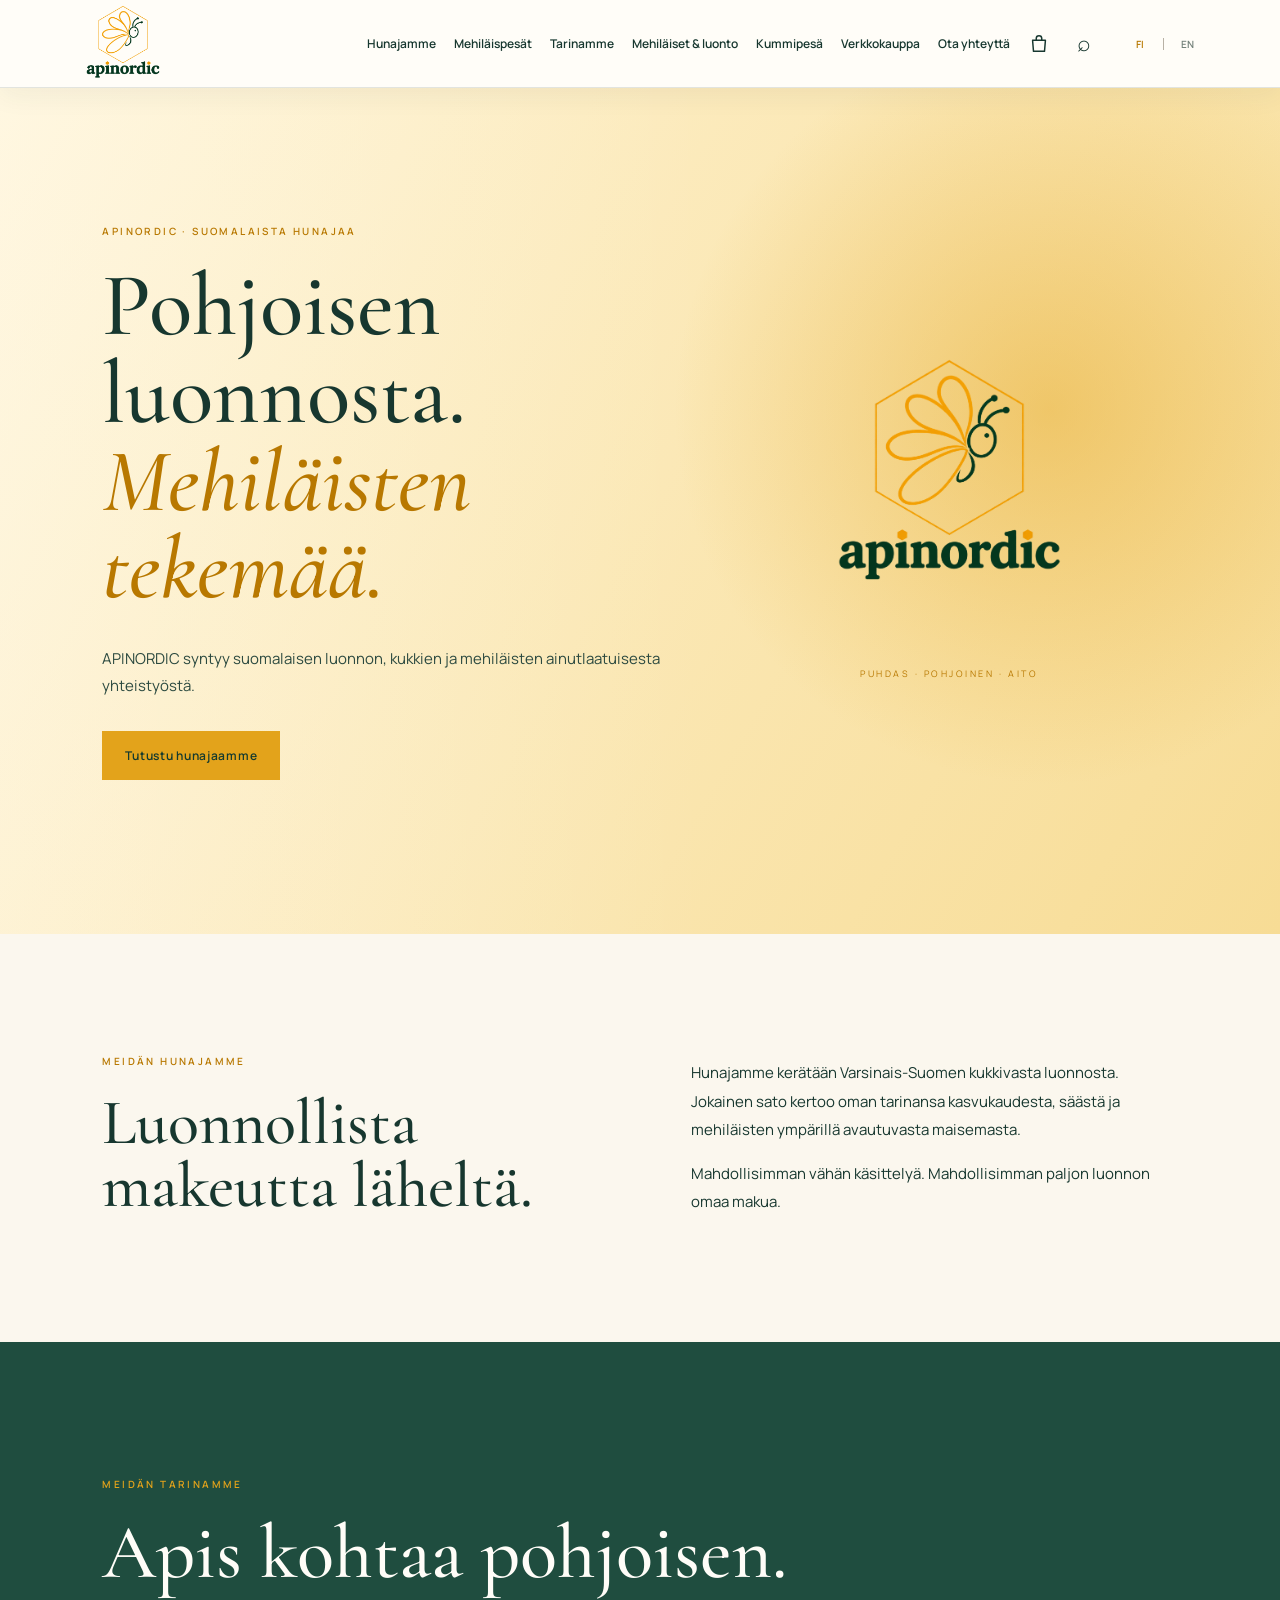
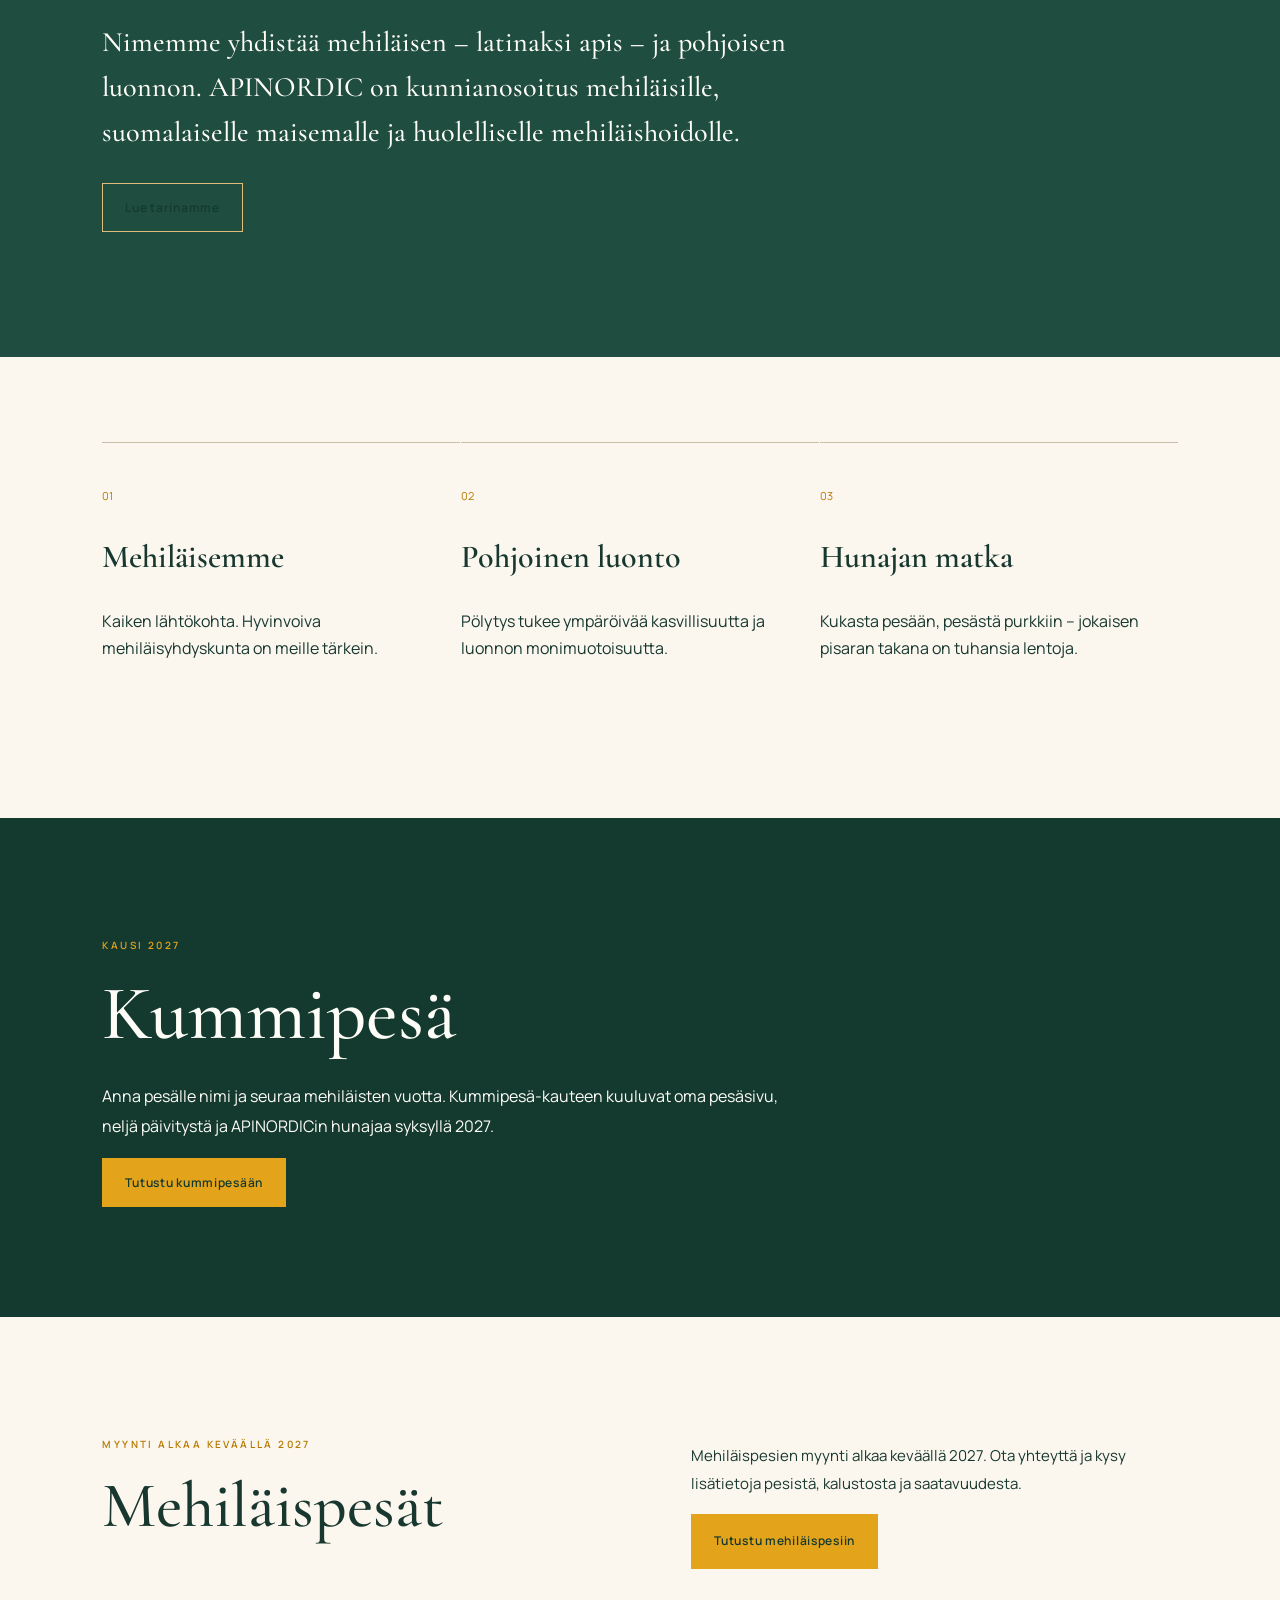
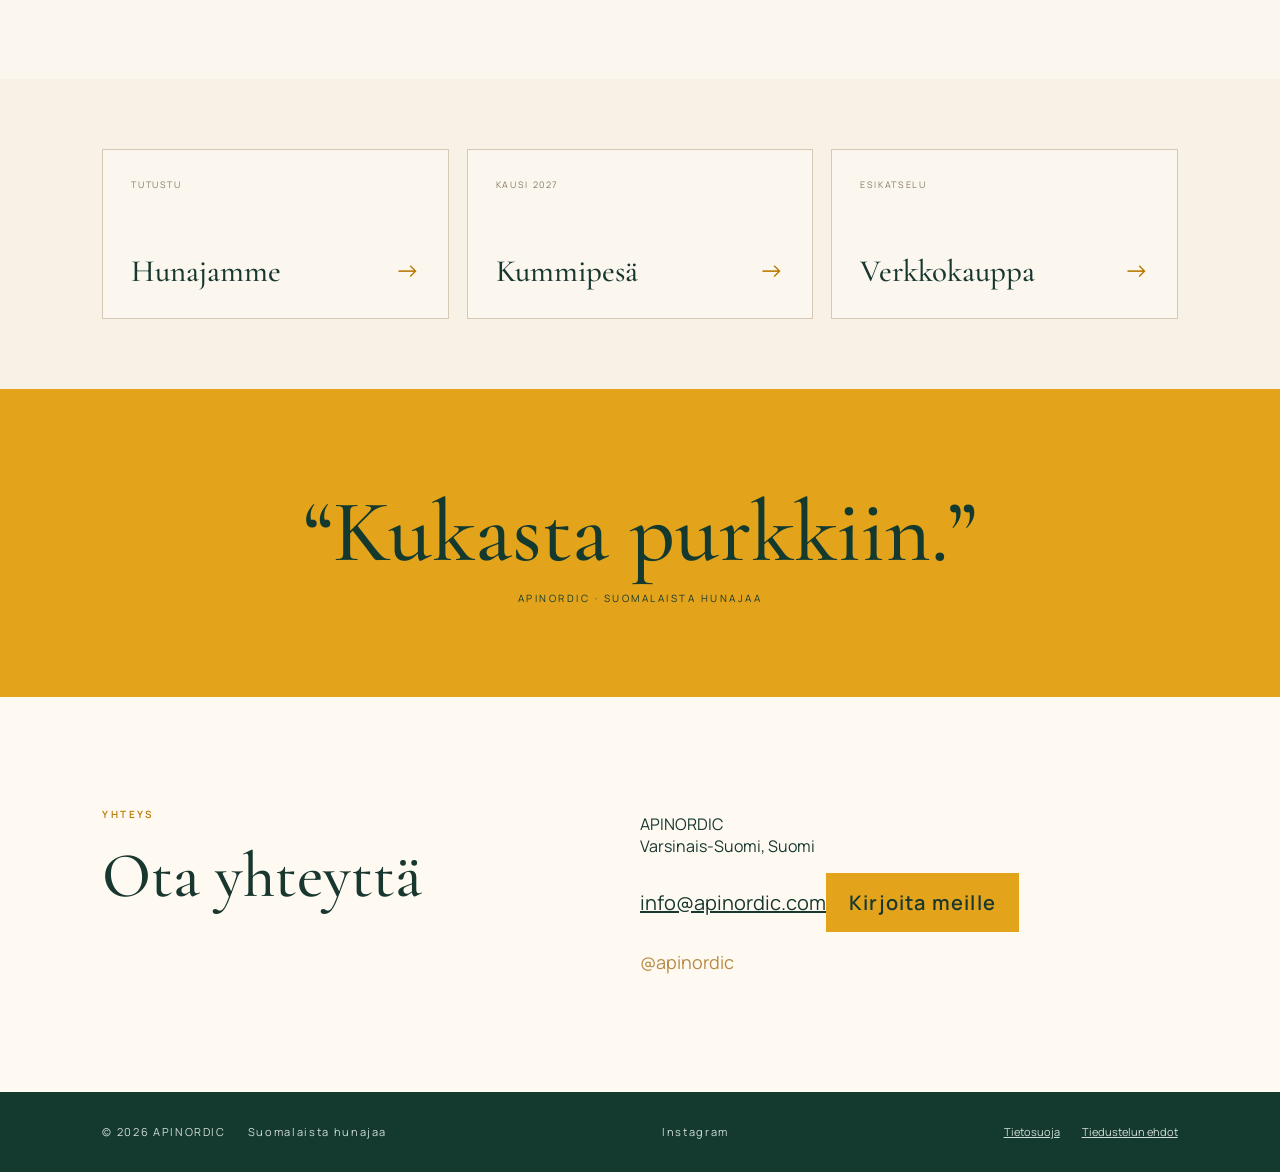
==== commit 520a9426: "Launch bilingual Kummipesä 2027 information and package enquiry page" ====
--- a/index.html
+++ b/index.html
@@ -27,7 +27,7 @@
 <a href="mehilaispesat.html" data-fi="Mehiläispesät" data-en="Bee Colonies">Mehiläispesät</a>
 <a href="tarinamme.html" data-fi="Tarinamme" data-en="Our Story">Tarinamme</a>
 <a href="mehilaiset-luonto.html" data-fi="Mehiläiset &amp; luonto" data-en="Nature">Mehiläiset &amp; luonto</a>
-<a href="pesaosakkuus.html" data-fi="Pesäosakkuus" data-en="Hive Partnership">Pesäosakkuus</a>
+<a href="pesaosakkuus.html" data-fi="Kummipesä" data-en="Hive Sponsorship">Kummipesä</a>
 <a href="verkkokauppa.html" data-fi="Verkkokauppa" data-en="Shop">Verkkokauppa</a>
 <a href="yhteystiedot.html" data-fi="Ota yhteyttä" data-en="Contact">Ota yhteyttä</a>
 <a class="cart-link cart-desktop" href="ostoskori.html" aria-label="Ostoskori" title="Ostoskori"><svg viewBox="0 0 24 24" aria-hidden="true" stroke-linecap="round" stroke-linejoin="round"><path d="M5 8h14l-1 12H6L5 8z"/><path d="M9 8V6a3 3 0 0 1 6 0v2"/></svg><span class="cart-count" hidden>0</span></a>
@@ -53,13 +53,13 @@
 <article><span>01</span><h3 data-fi="Mehiläisemme" data-en="Our Bees">Mehiläisemme</h3><p data-fi="Kaiken lähtökohta. Hyvinvoiva mehiläisyhdyskunta on meille tärkein." data-en="Where everything begins. The wellbeing of our bee colonies comes first.">Kaiken lähtökohta. Hyvinvoiva mehiläisyhdyskunta on meille tärkein.</p></article>
 <article><span>02</span><h3 data-fi="Pohjoinen luonto" data-en="Nordic Nature">Pohjoinen luonto</h3><p data-fi="Pölytys tukee ympäröivää kasvillisuutta ja luonnon monimuotoisuutta." data-en="Pollination supports surrounding plant life and biodiversity.">Pölytys tukee ympäröivää kasvillisuutta ja luonnon monimuotoisuutta.</p></article>
 <article><span>03</span><h3 data-fi="Hunajan matka" data-en="The Honey Journey">Hunajan matka</h3><p data-fi="Kukasta pesään, pesästä purkkiin – jokaisen pisaran takana on tuhansia lentoja." data-en="From flower to hive, from hive to jar – thousands of flights are behind every drop.">Kukasta pesään, pesästä purkkiin – jokaisen pisaran takana on tuhansia lentoja.</p></article></section>
-<section id="osakkuus" class="partnership"><div><p class="eyebrow gold" data-fi="TULOSSA MYÖHEMMIN" data-en="COMING LATER">TULOSSA MYÖHEMMIN</p><h2 data-fi="Pesäosakkuus" data-en="Hive Partnership">Pesäosakkuus</h2>
-<p data-fi="Tähän osioon rakentuu myöhemmin mahdollisuus tutustua APINORDICin pesäosakkuuteen ja kummipesätoimintaan. Sisältö ja ehdot julkaistaan myöhemmin." data-en="This section is reserved for a future APINORDIC hive partnership concept. Details, availability and terms will be published later.">Tähän osioon rakentuu myöhemmin mahdollisuus tutustua APINORDICin pesäosakkuuteen ja kummipesätoimintaan. Sisältö ja ehdot julkaistaan myöhemmin.</p>
-<span class="coming" data-fi="Sisältö tulossa" data-en="Content coming soon">Sisältö tulossa</span></div></section>
+<section id="osakkuus" class="partnership"><div><p class="eyebrow gold" data-fi="KAUSI 2027" data-en="SEASON 2027">KAUSI 2027</p><h2 data-fi="Kummipesä" data-en="Hive Sponsorship">Kummipesä</h2>
+<p  data-fi="Anna pesälle nimi ja seuraa mehiläisten vuotta. Kummipesä-kauteen kuuluvat oma pesäsivu, neljä päivitystä ja APINORDICin hunajaa syksyllä 2027." data-en="Name a hive and follow its year. The sponsorship season includes a hive page, four updates and APINORDIC honey in autumn 2027.">Anna pesälle nimi ja seuraa mehiläisten vuotta. Kummipesä-kauteen kuuluvat oma pesäsivu, neljä päivitystä ja APINORDICin hunajaa syksyllä 2027.</p>
+<a class="button" href="pesaosakkuus.html" data-fi="Tutustu kummipesään" data-en="Explore hive sponsorship">Tutustu kummipesään</a></div></section>
 <section class="section split"><div><p class="eyebrow" data-fi="MYYNTI ALKAA KEVÄÄLLÄ 2027" data-en="SALES BEGIN IN SPRING 2027">MYYNTI ALKAA KEVÄÄLLÄ 2027</p><h2 data-fi="Mehiläispesät" data-en="Bee Colonies">Mehiläispesät</h2></div><div class="body-copy"><p data-fi="Mehiläispesien myynti alkaa keväällä 2027. Ota yhteyttä ja kysy lisätietoja pesistä, kalustosta ja saatavuudesta." data-en="Bee colony sales begin in spring 2027. Contact us for details about colonies, equipment and availability.">Mehiläispesien myynti alkaa keväällä 2027. Ota yhteyttä ja kysy lisätietoja pesistä, kalustosta ja saatavuudesta.</p><a class="button" href="mehilaispesat.html" data-fi="Tutustu mehiläispesiin" data-en="Explore bee colonies">Tutustu mehiläispesiin</a></div></section>
 <section class="home-links">
 <a href="hunajamme.html"><small data-fi="TUTUSTU" data-en="DISCOVER">TUTUSTU</small><strong data-fi="Hunajamme" data-en="Our Honey">Hunajamme</strong><span>→</span></a>
-<a href="pesaosakkuus.html"><small data-fi="TULEVAISUUDESSA" data-en="COMING LATER">TULEVAISUUDESSA</small><strong data-fi="Pesäosakkuus" data-en="Hive Partnership">Pesäosakkuus</strong><span>→</span></a>
+<a href="pesaosakkuus.html"><small data-fi="KAUSI 2027" data-en="SEASON 2027">KAUSI 2027</small><strong data-fi="Kummipesä" data-en="Hive Sponsorship">Kummipesä</strong><span>→</span></a>
 <a href="verkkokauppa.html"><small data-fi="ESIKATSELU" data-en="PREVIEW">ESIKATSELU</small><strong data-fi="Verkkokauppa" data-en="Shop">Verkkokauppa</strong><span>→</span></a></section>
 <section class="quote"><p data-fi="“Kukasta purkkiin.”" data-en="“From flower to jar.”">“Kukasta purkkiin.”</p><span  data-fi="APINORDIC · SUOMALAISTA HUNAJAA" data-en="APINORDIC · FINNISH HONEY">APINORDIC · SUOMALAISTA HUNAJAA</span></section>
 <section id="yhteys" class="contact"><div><p class="eyebrow" data-fi="YHTEYS" data-en="CONTACT">YHTEYS</p><h2 data-fi="Ota yhteyttä" data-en="Get in touch">Ota yhteyttä</h2></div>
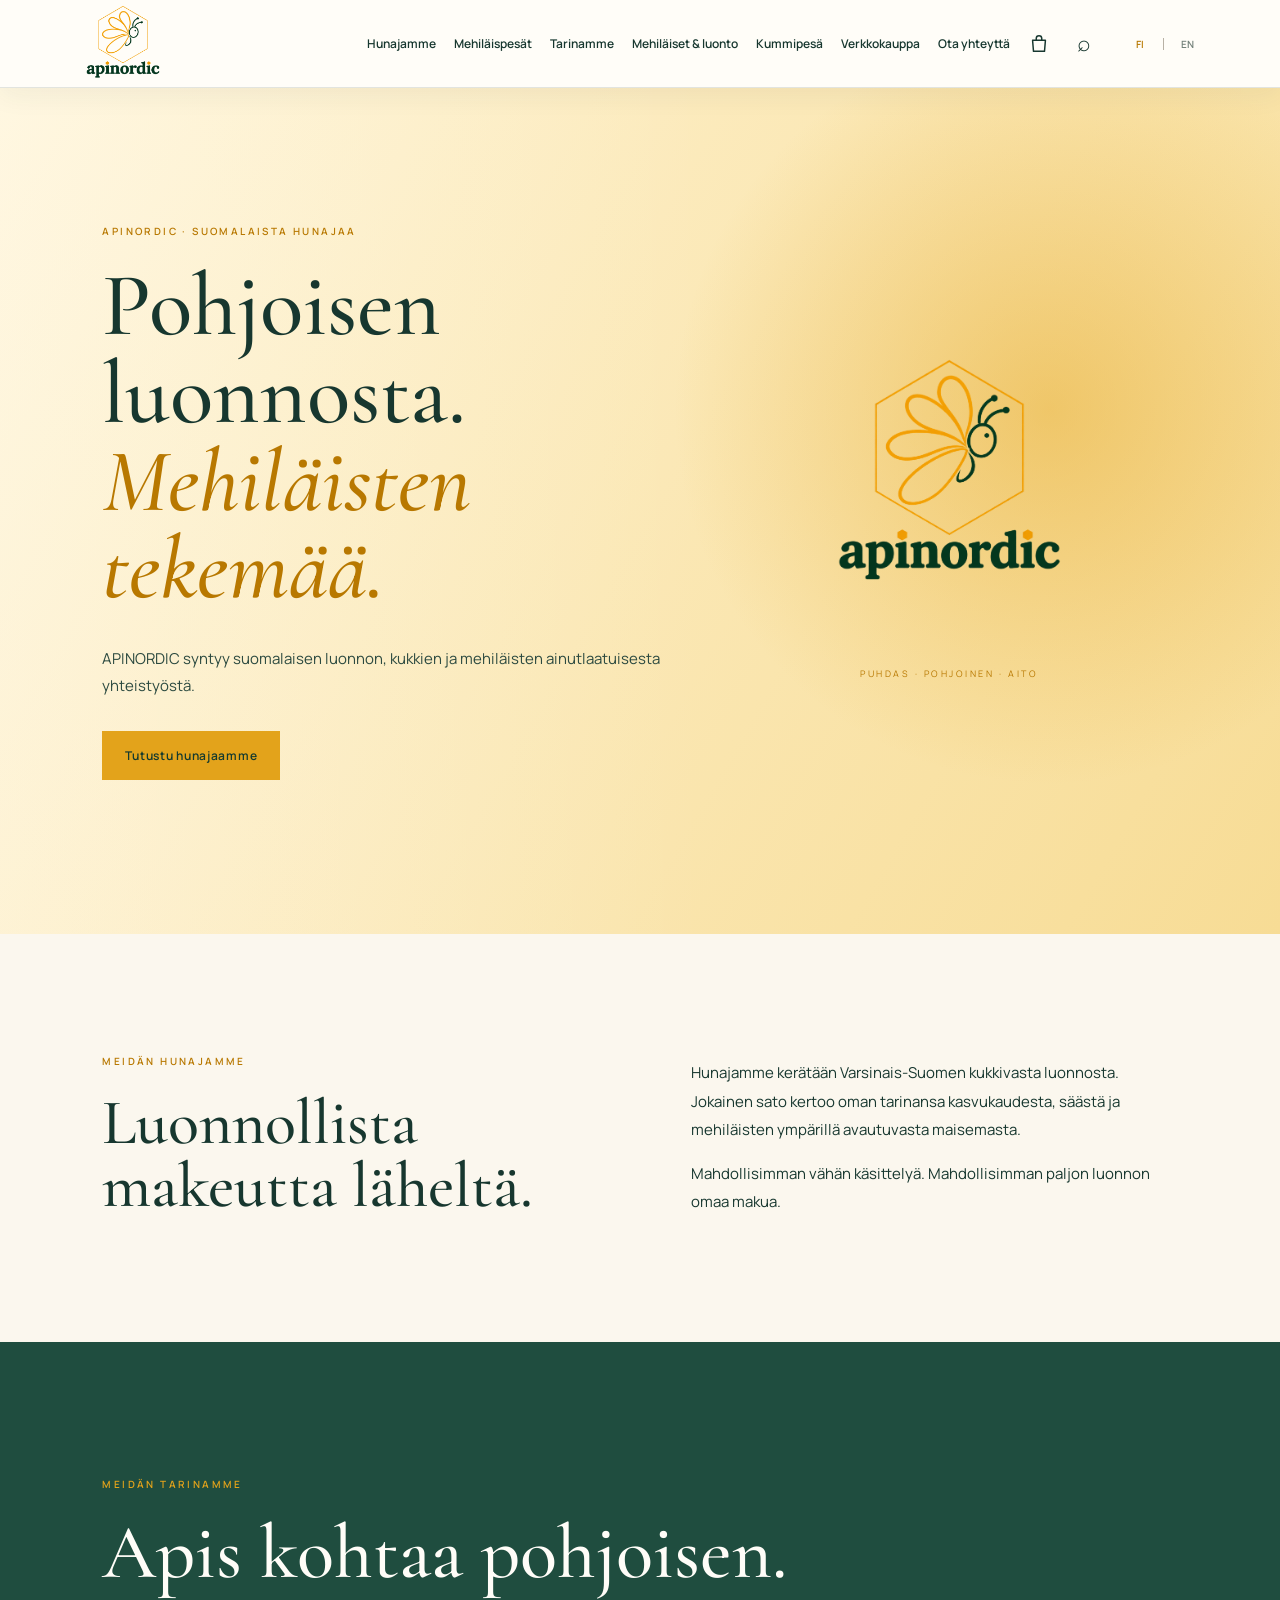
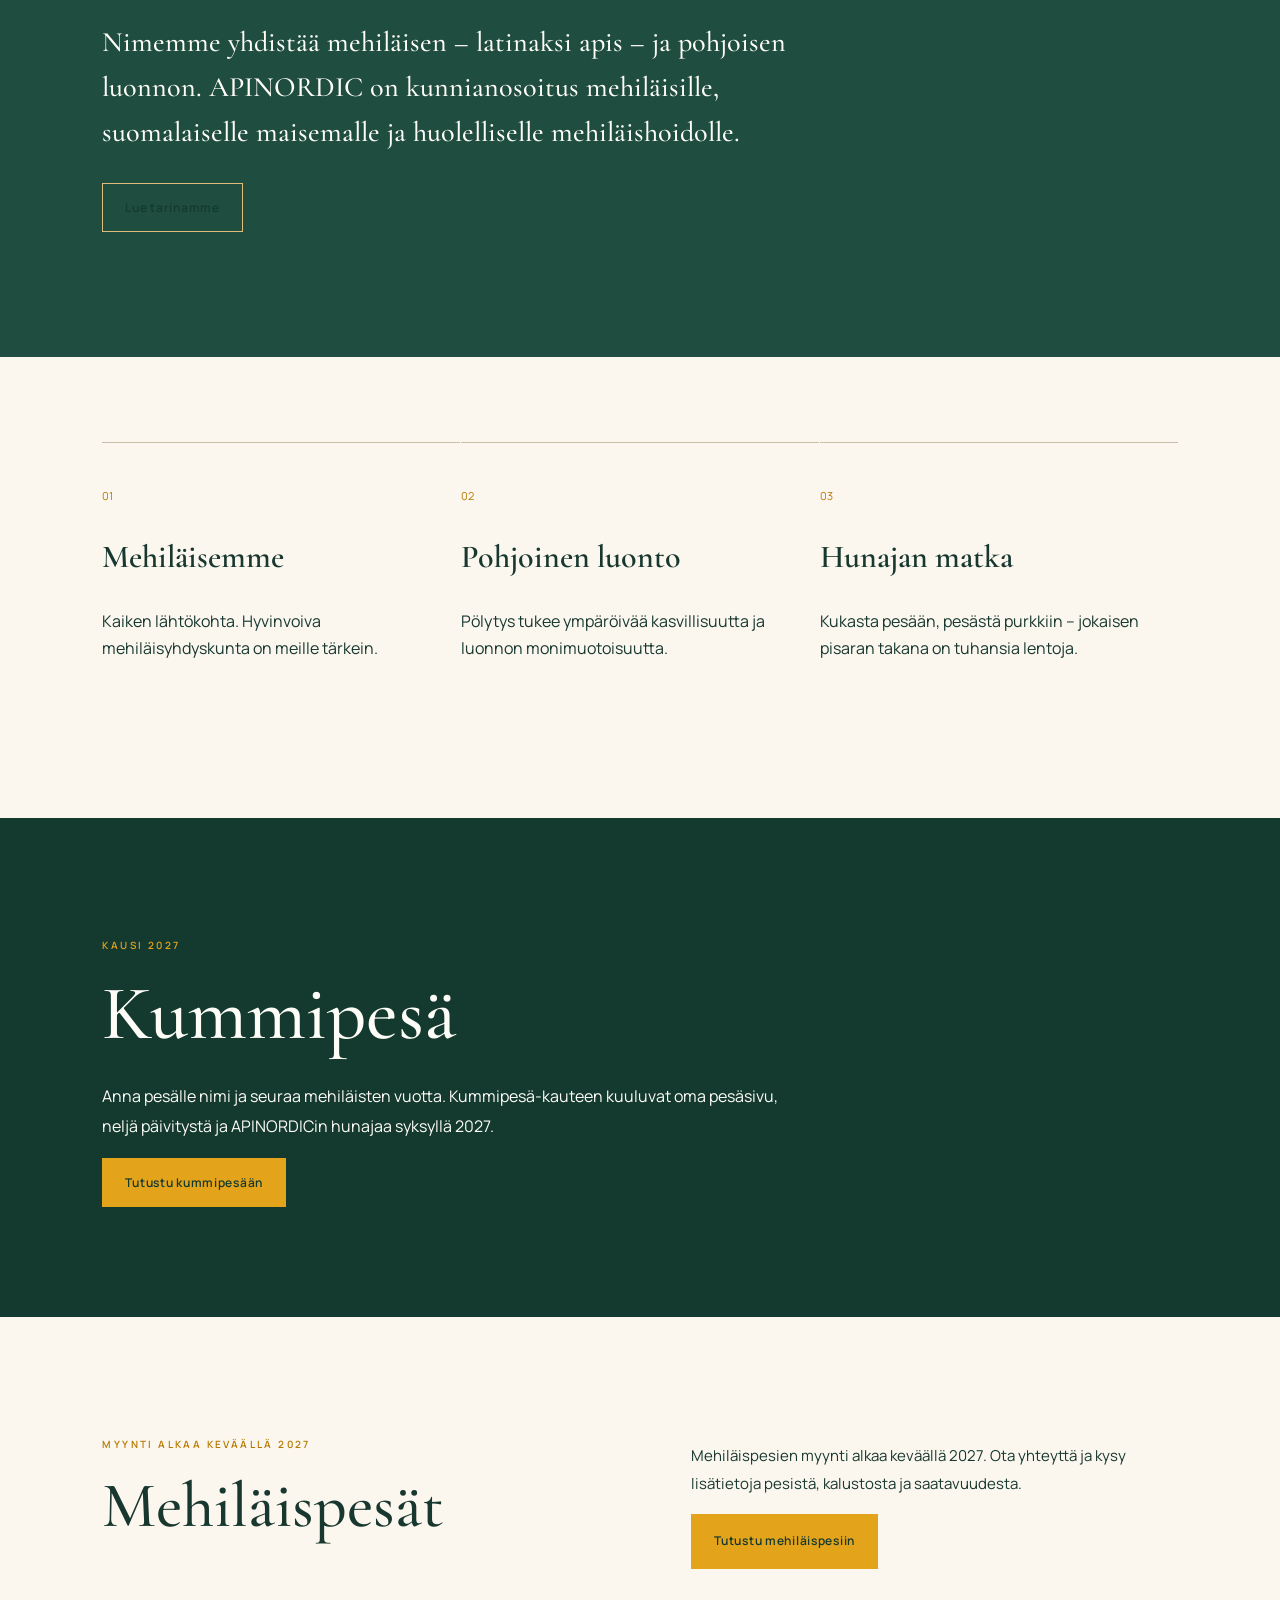
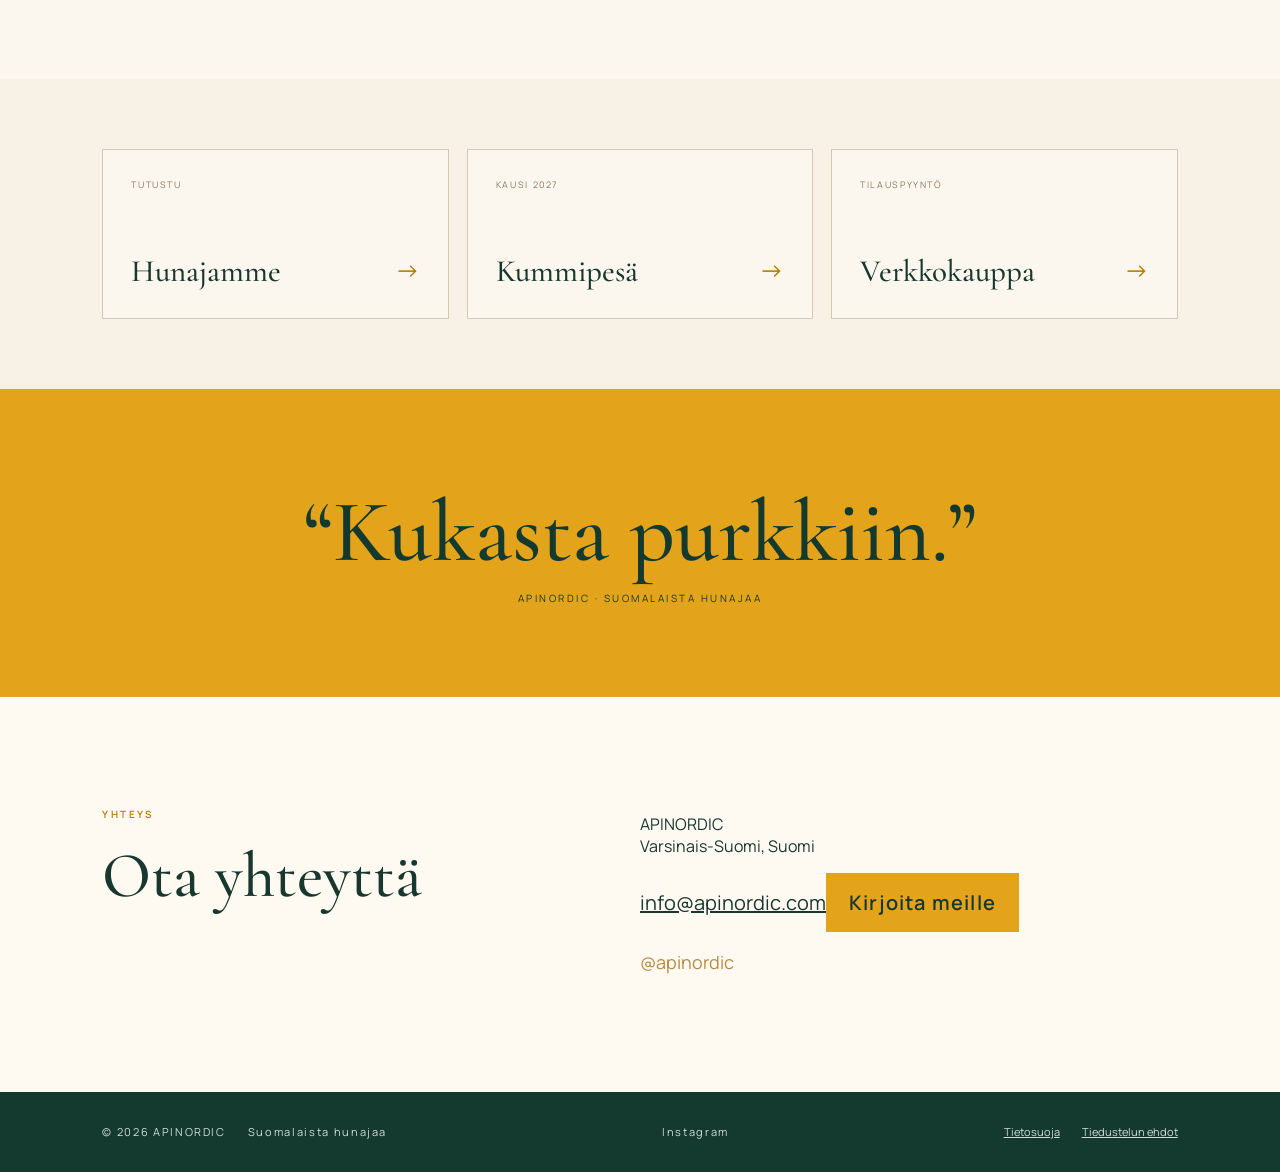
==== commit 55458f8f: "Launch non-binding next-batch enquiries with sold-out status and seller delivery details" ====
--- a/index.html
+++ b/index.html
@@ -60,7 +60,7 @@
 <section class="home-links">
 <a href="hunajamme.html"><small data-fi="TUTUSTU" data-en="DISCOVER">TUTUSTU</small><strong data-fi="Hunajamme" data-en="Our Honey">Hunajamme</strong><span>→</span></a>
 <a href="pesaosakkuus.html"><small data-fi="KAUSI 2027" data-en="SEASON 2027">KAUSI 2027</small><strong data-fi="Kummipesä" data-en="Hive Sponsorship">Kummipesä</strong><span>→</span></a>
-<a href="verkkokauppa.html"><small data-fi="ESIKATSELU" data-en="PREVIEW">ESIKATSELU</small><strong data-fi="Verkkokauppa" data-en="Shop">Verkkokauppa</strong><span>→</span></a></section>
+<a href="verkkokauppa.html"><small data-fi="TILAUSPYYNTÖ" data-en="ORDER ENQUIRIES">TILAUSPYYNTÖ</small><strong data-fi="Verkkokauppa" data-en="Shop">Verkkokauppa</strong><span>→</span></a></section>
 <section class="quote"><p data-fi="“Kukasta purkkiin.”" data-en="“From flower to jar.”">“Kukasta purkkiin.”</p><span  data-fi="APINORDIC · SUOMALAISTA HUNAJAA" data-en="APINORDIC · FINNISH HONEY">APINORDIC · SUOMALAISTA HUNAJAA</span></section>
 <section id="yhteys" class="contact"><div><p class="eyebrow" data-fi="YHTEYS" data-en="CONTACT">YHTEYS</p><h2 data-fi="Ota yhteyttä" data-en="Get in touch">Ota yhteyttä</h2></div>
 <div><p>APINORDIC<br><span  data-fi="Varsinais-Suomi, Suomi" data-en="Southwest Finland, Finland">Varsinais-Suomi, Suomi</span></p><a href="mailto:info@apinordic.com">info@apinordic.com</a><a href="yhteystiedot.html#yhteydenotto" class="button" data-fi="Kirjoita meille" data-en="Write to us">Kirjoita meille</a><p class="social"><a class="social" href="https://www.instagram.com/apinordic/" target="_blank" rel="noopener noreferrer">@apinordic</a></p></div></section>
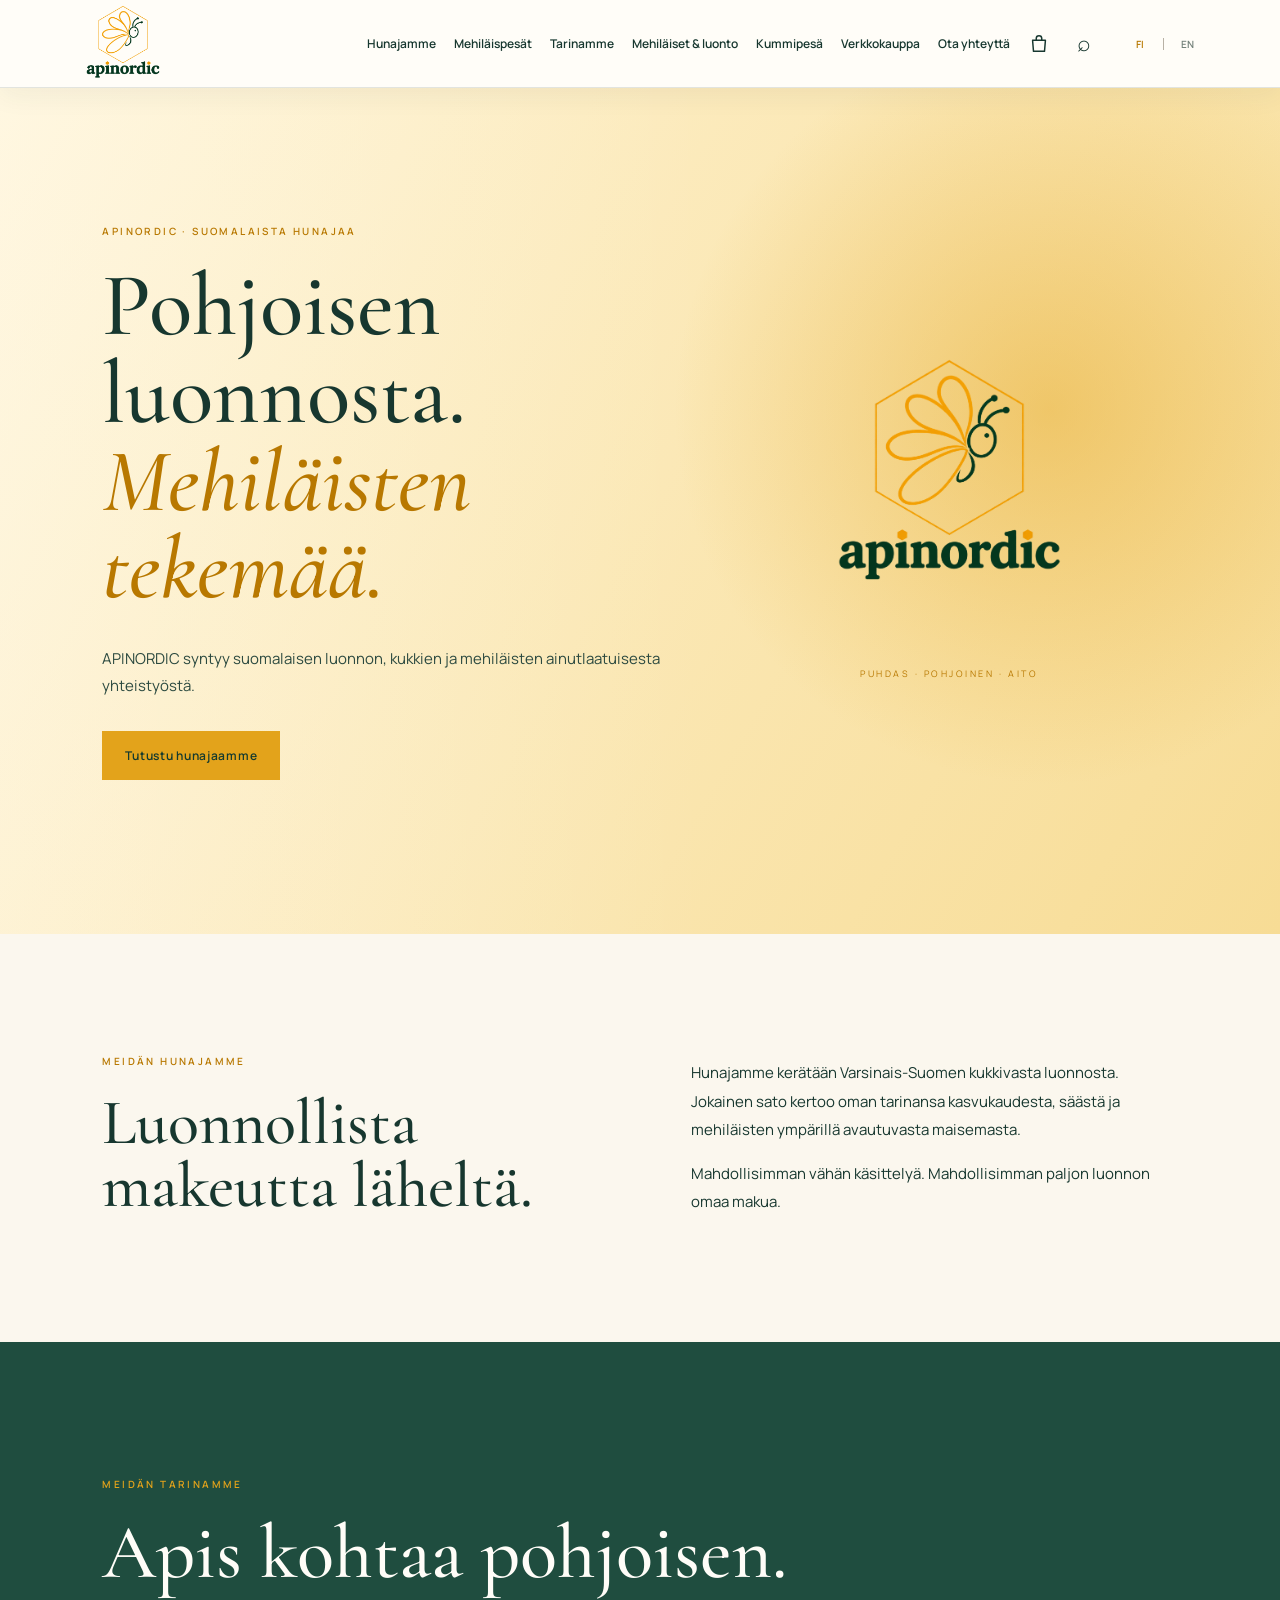
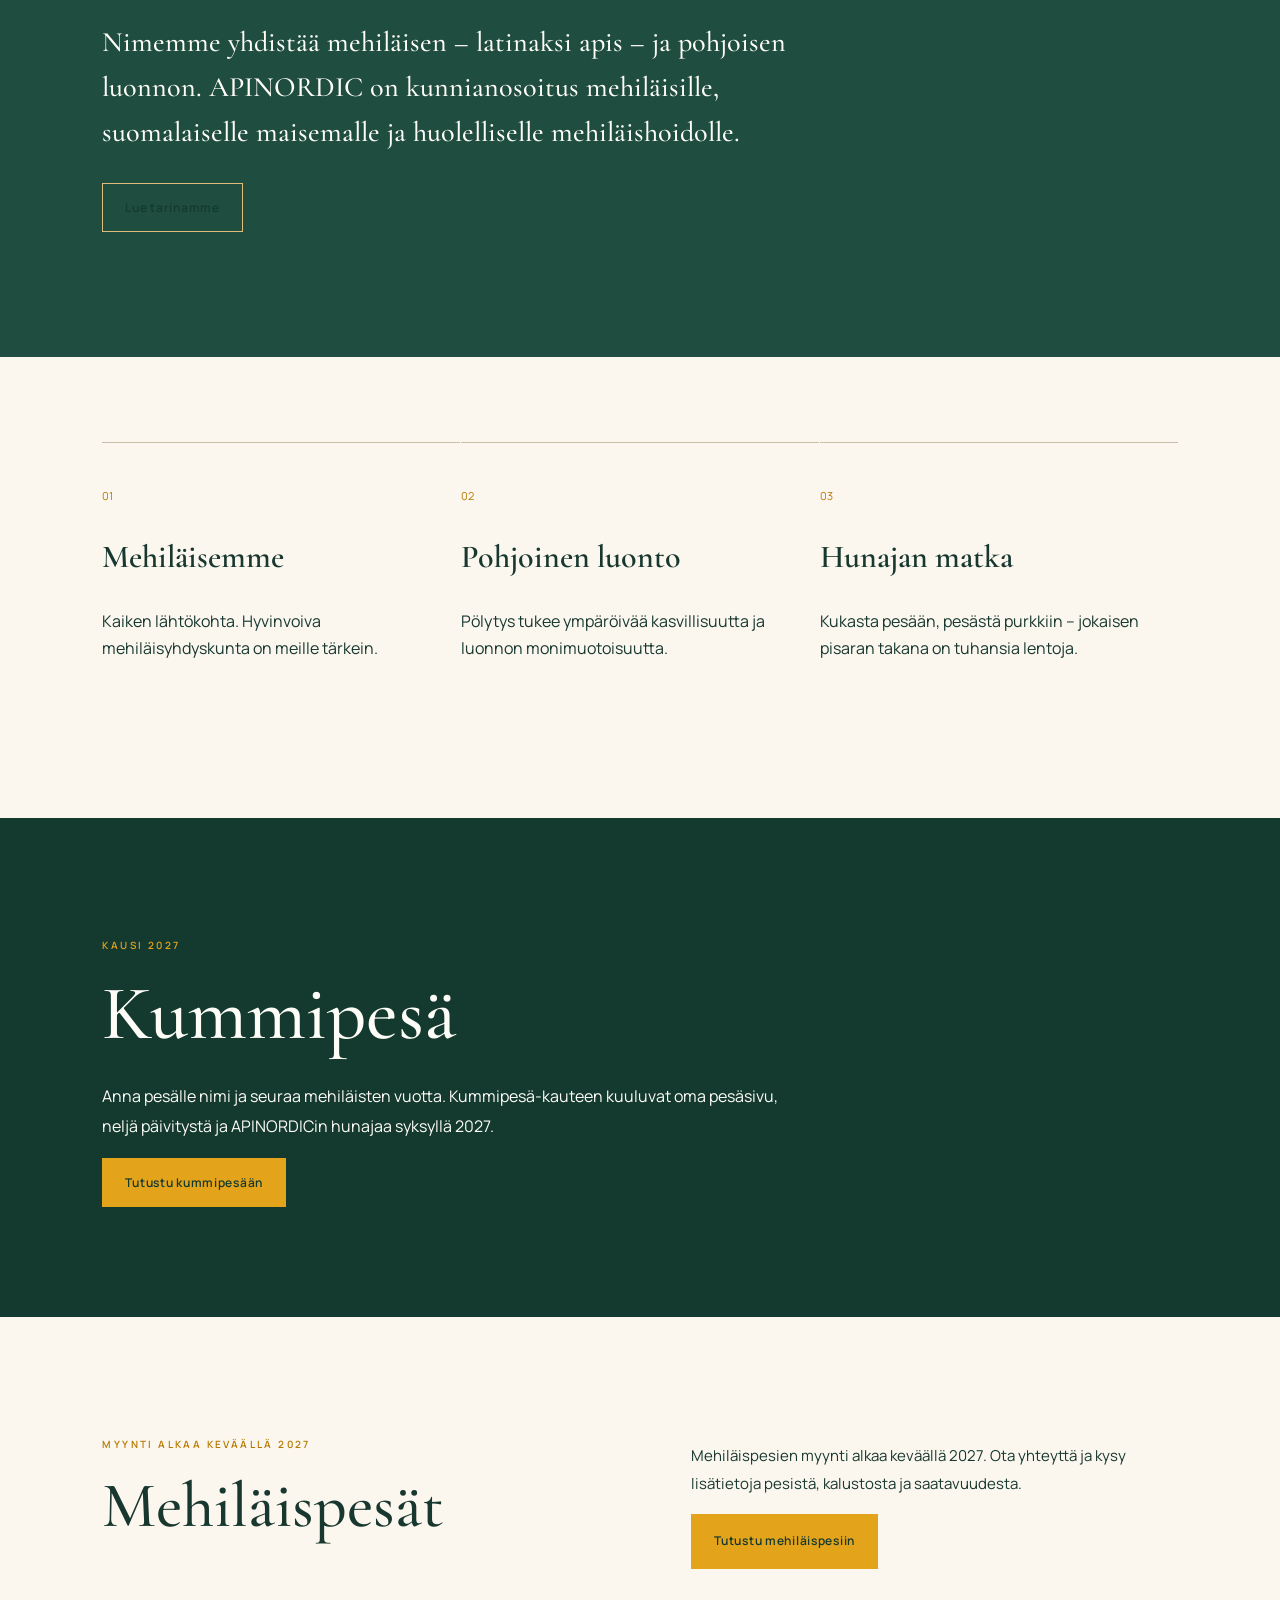
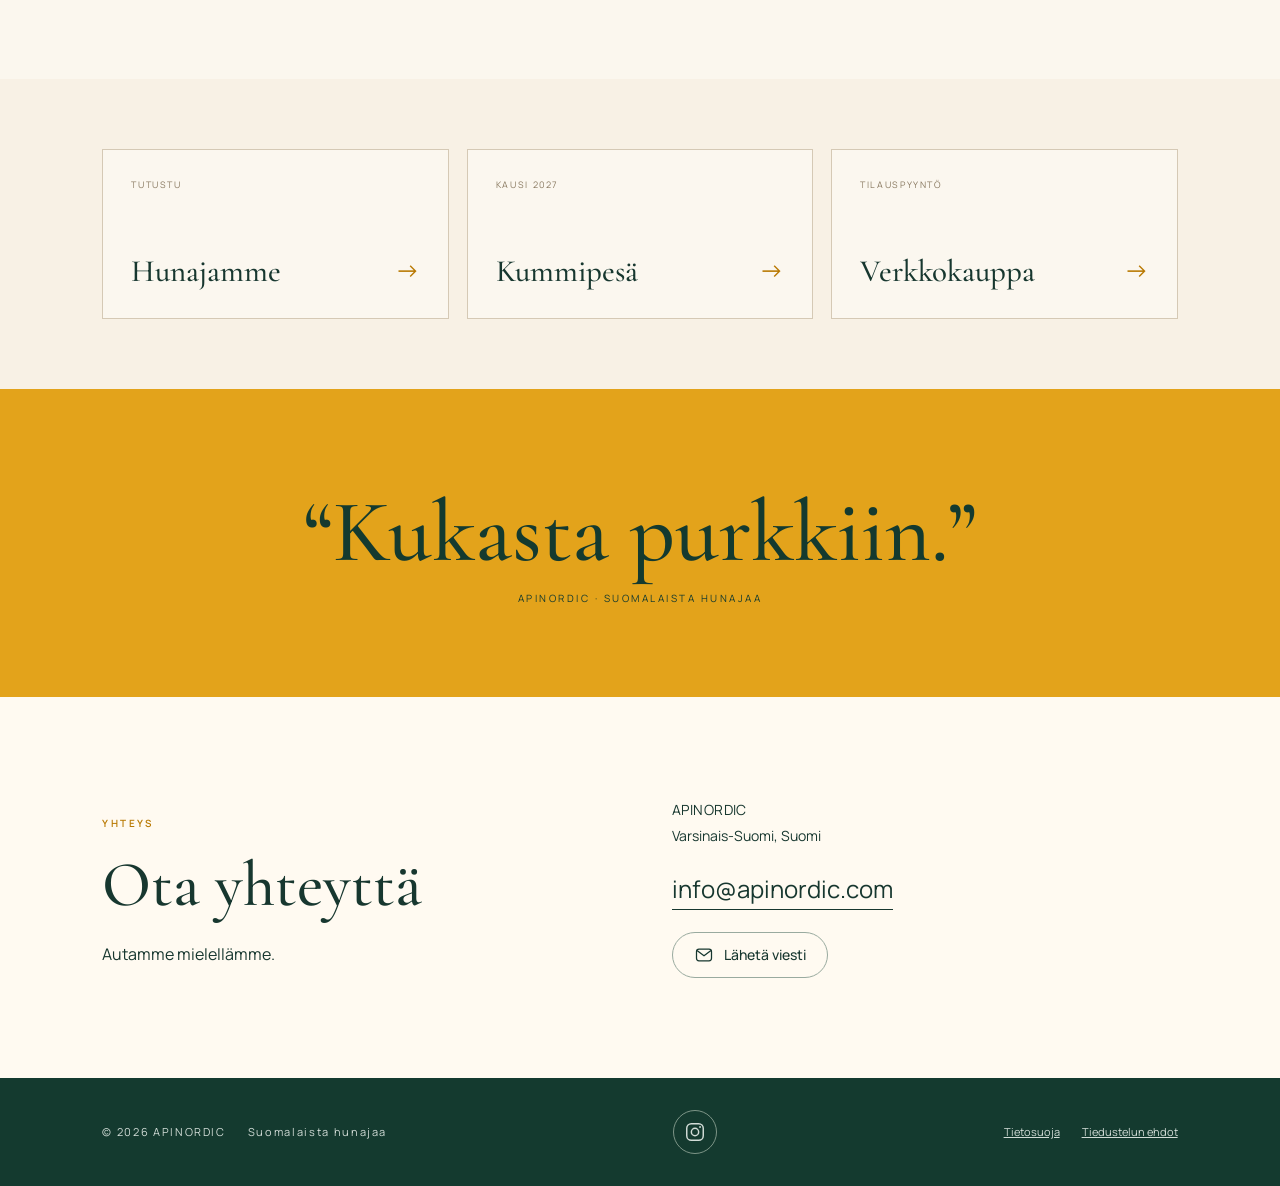
==== commit 03d1dfc5: "Refine home contact invitation and use Instagram icons across footers" ====
--- a/index.html
+++ b/index.html
@@ -9,7 +9,7 @@
 <link rel="preconnect" href="https://fonts.googleapis.com">
 <link rel="preconnect" href="https://fonts.gstatic.com" crossorigin>
 <link href="https://fonts.googleapis.com/css2?family=Cormorant+Garamond:wght@500;600&family=Manrope:wght@400;500;600&display=swap" rel="stylesheet">
-<link rel="stylesheet" href="styles.css?v=contact-20261125">
+<link rel="stylesheet" href="styles.css?v=contact-refine-20261128">
 <link rel="canonical" href="https://hasanbasri0.github.io/apinordic-website/">
 <meta property="og:title" content="APINORDIC | Finnish Honey">
 <meta property="og:description" content="APINORDIC – suomalaista hunajaa Varsinais-Suomesta.">
@@ -62,13 +62,13 @@
 <a href="pesaosakkuus.html"><small data-fi="KAUSI 2027" data-en="SEASON 2027">KAUSI 2027</small><strong data-fi="Kummipesä" data-en="Hive Sponsorship">Kummipesä</strong><span>→</span></a>
 <a href="verkkokauppa.html"><small data-fi="TILAUSPYYNTÖ" data-en="ORDER ENQUIRIES">TILAUSPYYNTÖ</small><strong data-fi="Verkkokauppa" data-en="Shop">Verkkokauppa</strong><span>→</span></a></section>
 <section class="quote"><p data-fi="“Kukasta purkkiin.”" data-en="“From flower to jar.”">“Kukasta purkkiin.”</p><span  data-fi="APINORDIC · SUOMALAISTA HUNAJAA" data-en="APINORDIC · FINNISH HONEY">APINORDIC · SUOMALAISTA HUNAJAA</span></section>
-<section id="yhteys" class="contact"><div><p class="eyebrow" data-fi="YHTEYS" data-en="CONTACT">YHTEYS</p><h2 data-fi="Ota yhteyttä" data-en="Get in touch">Ota yhteyttä</h2></div>
-<div><p>APINORDIC<br><span  data-fi="Varsinais-Suomi, Suomi" data-en="Southwest Finland, Finland">Varsinais-Suomi, Suomi</span></p><a href="mailto:info@apinordic.com">info@apinordic.com</a><a href="yhteystiedot.html#yhteydenotto" class="button" data-fi="Kirjoita meille" data-en="Write to us">Kirjoita meille</a><p class="social"><a class="social" href="https://www.instagram.com/apinordic/" target="_blank" rel="noopener noreferrer">@apinordic</a></p></div></section>
+<section id="yhteys" class="contact"><div><p class="eyebrow" data-fi="YHTEYS" data-en="CONTACT">YHTEYS</p><h2 data-fi="Ota yhteyttä" data-en="Get in touch">Ota yhteyttä</h2><p class="contact-welcome" data-fi="Autamme mielellämme." data-en="We’re happy to help.">Autamme mielellämme.</p></div>
+<div class="contact-details"><p class="contact-location">APINORDIC<br><span data-fi="Varsinais-Suomi, Suomi" data-en="Southwest Finland, Finland">Varsinais-Suomi, Suomi</span></p><a class="contact-email" href="mailto:info@apinordic.com">info@apinordic.com</a><a href="yhteystiedot.html#yhteydenotto" class="contact-message"><svg viewBox="0 0 24 24" width="20" height="20" fill="none" stroke="currentColor" stroke-width="1.5" stroke-linecap="round" stroke-linejoin="round" aria-hidden="true" focusable="false"><rect x="3" y="5" width="18" height="14" rx="3"/><path d="m4 7 8 6 8-6"/></svg><span data-fi="Lähetä viesti" data-en="Send a message">Lähetä viesti</span></a></div></section>
 </main>
 <footer>
 <div><span>© 2026 APINORDIC</span><span  data-fi="Suomalaista hunajaa" data-en="Finnish Honey">Suomalaista hunajaa</span></div>
-<div class="social-links"><a href="https://www.instagram.com/apinordic/" target="_blank" rel="noopener noreferrer" aria-label="APINORDIC Instagram">Instagram</a></div>
+<div class="social-links"><a href="https://www.instagram.com/apinordic/" target="_blank" rel="noopener noreferrer" aria-label="APINORDIC Instagram" class="instagram-icon" title="Instagram"><svg viewBox="0 0 24 24" width="22" height="22" fill="none" stroke="currentColor" stroke-width="1.6" aria-hidden="true" focusable="false"><rect x="3" y="3" width="18" height="18" rx="5"/><circle cx="12" cy="12" r="4"/><circle cx="17.5" cy="6.5" r="1" fill="currentColor" stroke="none"/></svg></a></div>
 <div class="footer-links"><a href="tietosuoja.html" data-fi="Tietosuoja" data-en="Privacy">Tietosuoja</a><a href="tilauspyynnon-ehdot.html" data-fi="Tiedustelun ehdot" data-en="Enquiry terms">Tiedustelun ehdot</a></div></footer>
-<script src="script.js?v=contact-20261125"></script>
+<script src="script.js?v=stock-sync-20261127"></script>
 </body>
 </html>
--- a/styles.css
+++ b/styles.css
@@ -387,3 +387,18 @@
 @media(max-width:900px){.nav nav{max-height:calc(100dvh - 72px);overflow-y:auto;gap:12px}.nav nav>a{padding:8px 0}.preview-notice{margin:16px 14px}.hero h1{font-size:clamp(38px,10vw,52px)}}
 
 .contact-form-section{max-width:760px;margin:0 auto;padding:40px 6vw 80px}.contact-form-section h2{font:500 42px "Cormorant Garamond",serif}.contact-form-section form{display:grid;gap:20px}.contact-form-section label{display:grid;gap:8px}.contact-form-section input,.contact-form-section select,.contact-form-section textarea{box-sizing:border-box;width:100%;min-width:0;padding:12px;border:1px solid #8a9b8d;border-radius:6px;background:#fffdf8;color:var(--ink);font:inherit}.contact-form-section .button{width:fit-content}.contact-form-section #contact-output{margin-top:28px}.contact-form-section :focus-visible{outline:3px solid #b87800;outline-offset:3px}
+
+/* Contact invitation and shared social icon */
+#yhteys{align-items:center;gap:40px 64px}
+#yhteys .contact-welcome{margin:24px 0 0;font-size:16px;line-height:1.7;color:var(--ink)}
+#yhteys .contact-details{display:flex;flex-direction:column;align-items:flex-start;gap:22px}
+#yhteys .contact-location{margin:0;font-size:14px;line-height:1.9;letter-spacing:.03em}
+#yhteys .contact-location span{letter-spacing:normal}
+#yhteys .contact-email{font-size:clamp(18px,2.2vw,24px);text-decoration:none;border-bottom:1px solid currentColor;padding-bottom:4px;overflow-wrap:anywhere}
+#yhteys .contact-message{display:inline-flex;align-items:center;justify-content:center;gap:10px;min-height:46px;padding:10px 21px;border:1px solid #99aa9f;border-radius:999px;font-size:14px;font-weight:500;line-height:1.5;text-decoration:none;background:transparent;color:var(--ink);transition:background .2s,border-color .2s}
+#yhteys .contact-message:hover{background:#e9eee5;border-color:var(--ink)}
+#yhteys a:focus-visible,footer .instagram-icon:focus-visible{outline:3px solid #c6963b;outline-offset:5px}
+footer .social-links .instagram-icon{display:inline-flex;align-items:center;justify-content:center;width:44px;height:44px;border:1px solid #7d9587;border-radius:50%;color:#d2dcd7;transition:background .2s,color .2s}
+footer .social-links .instagram-icon:hover{background:#ffffff12;color:#e6c88f;border-color:#e6c88f}
+footer .instagram-icon svg{display:block;flex-shrink:0}
+@media(max-width:600px){#yhteys{gap:30px}#yhteys .contact-details{gap:20px}}
